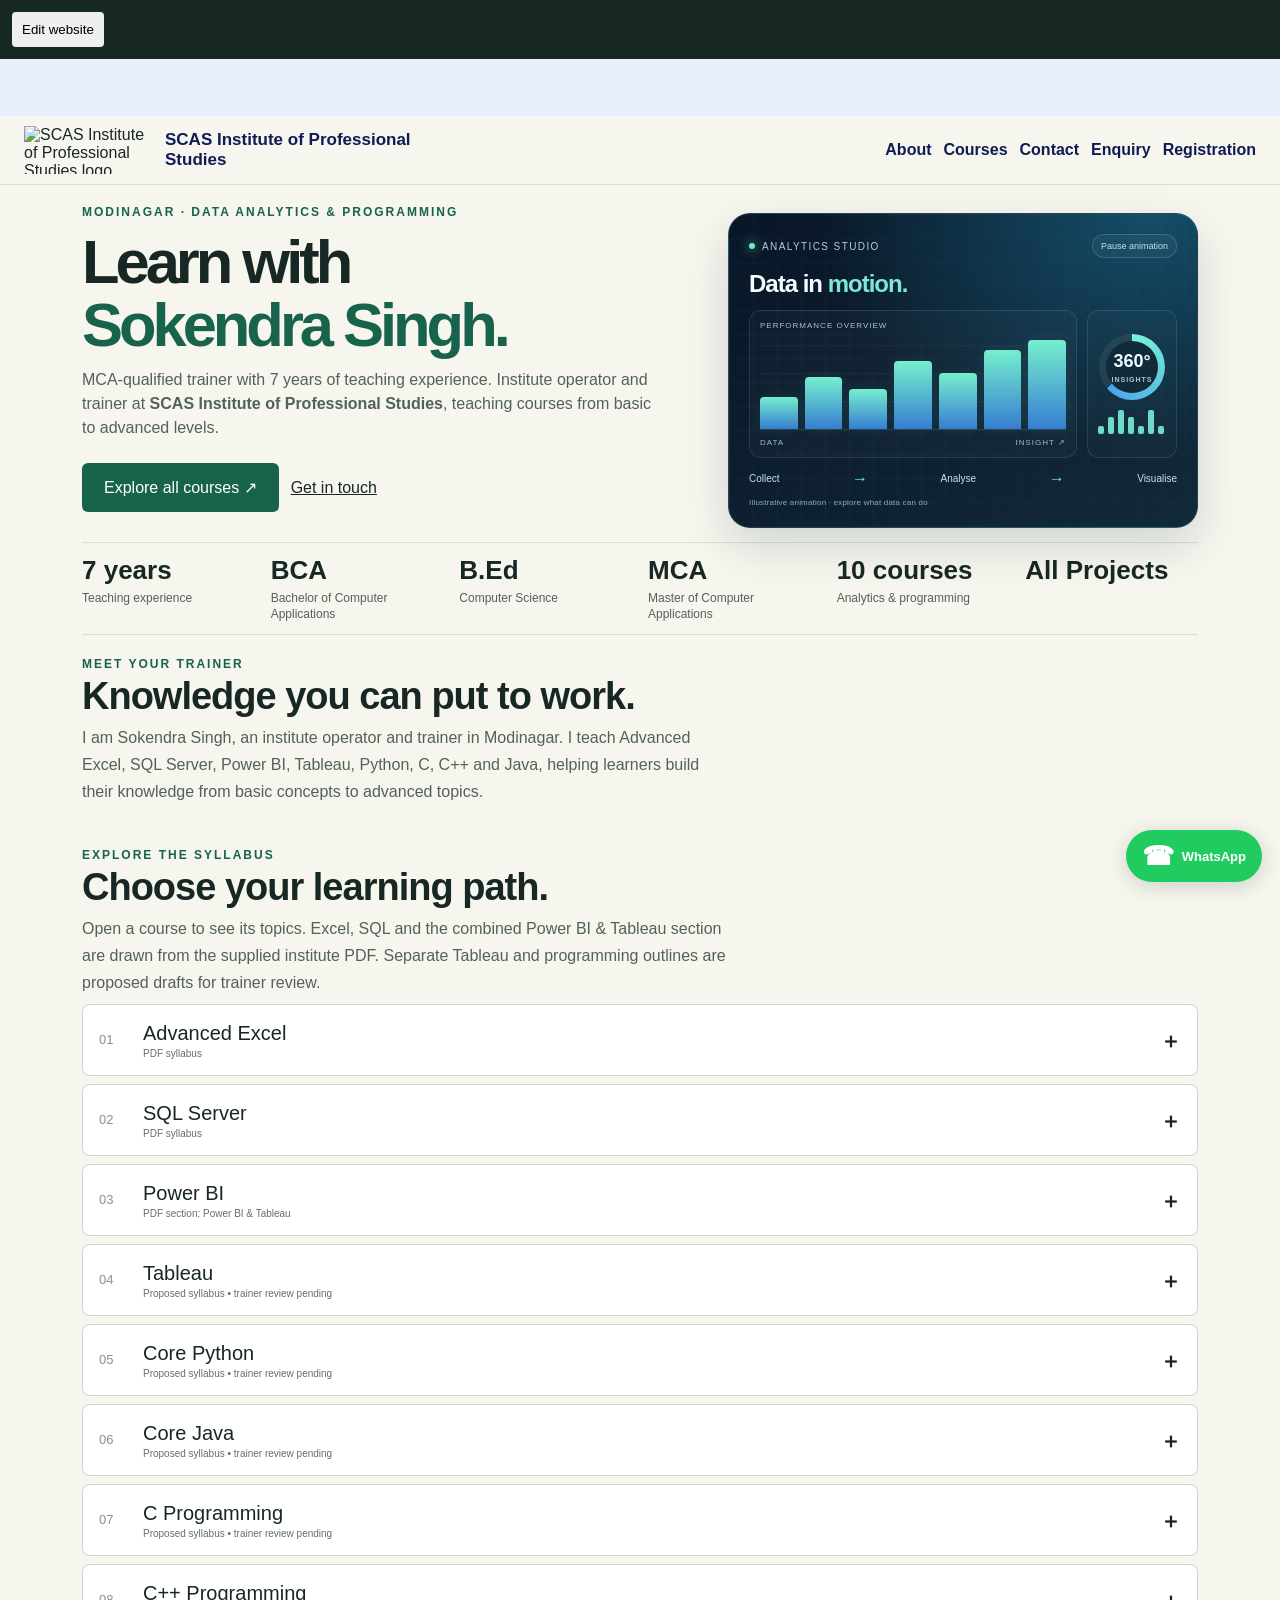
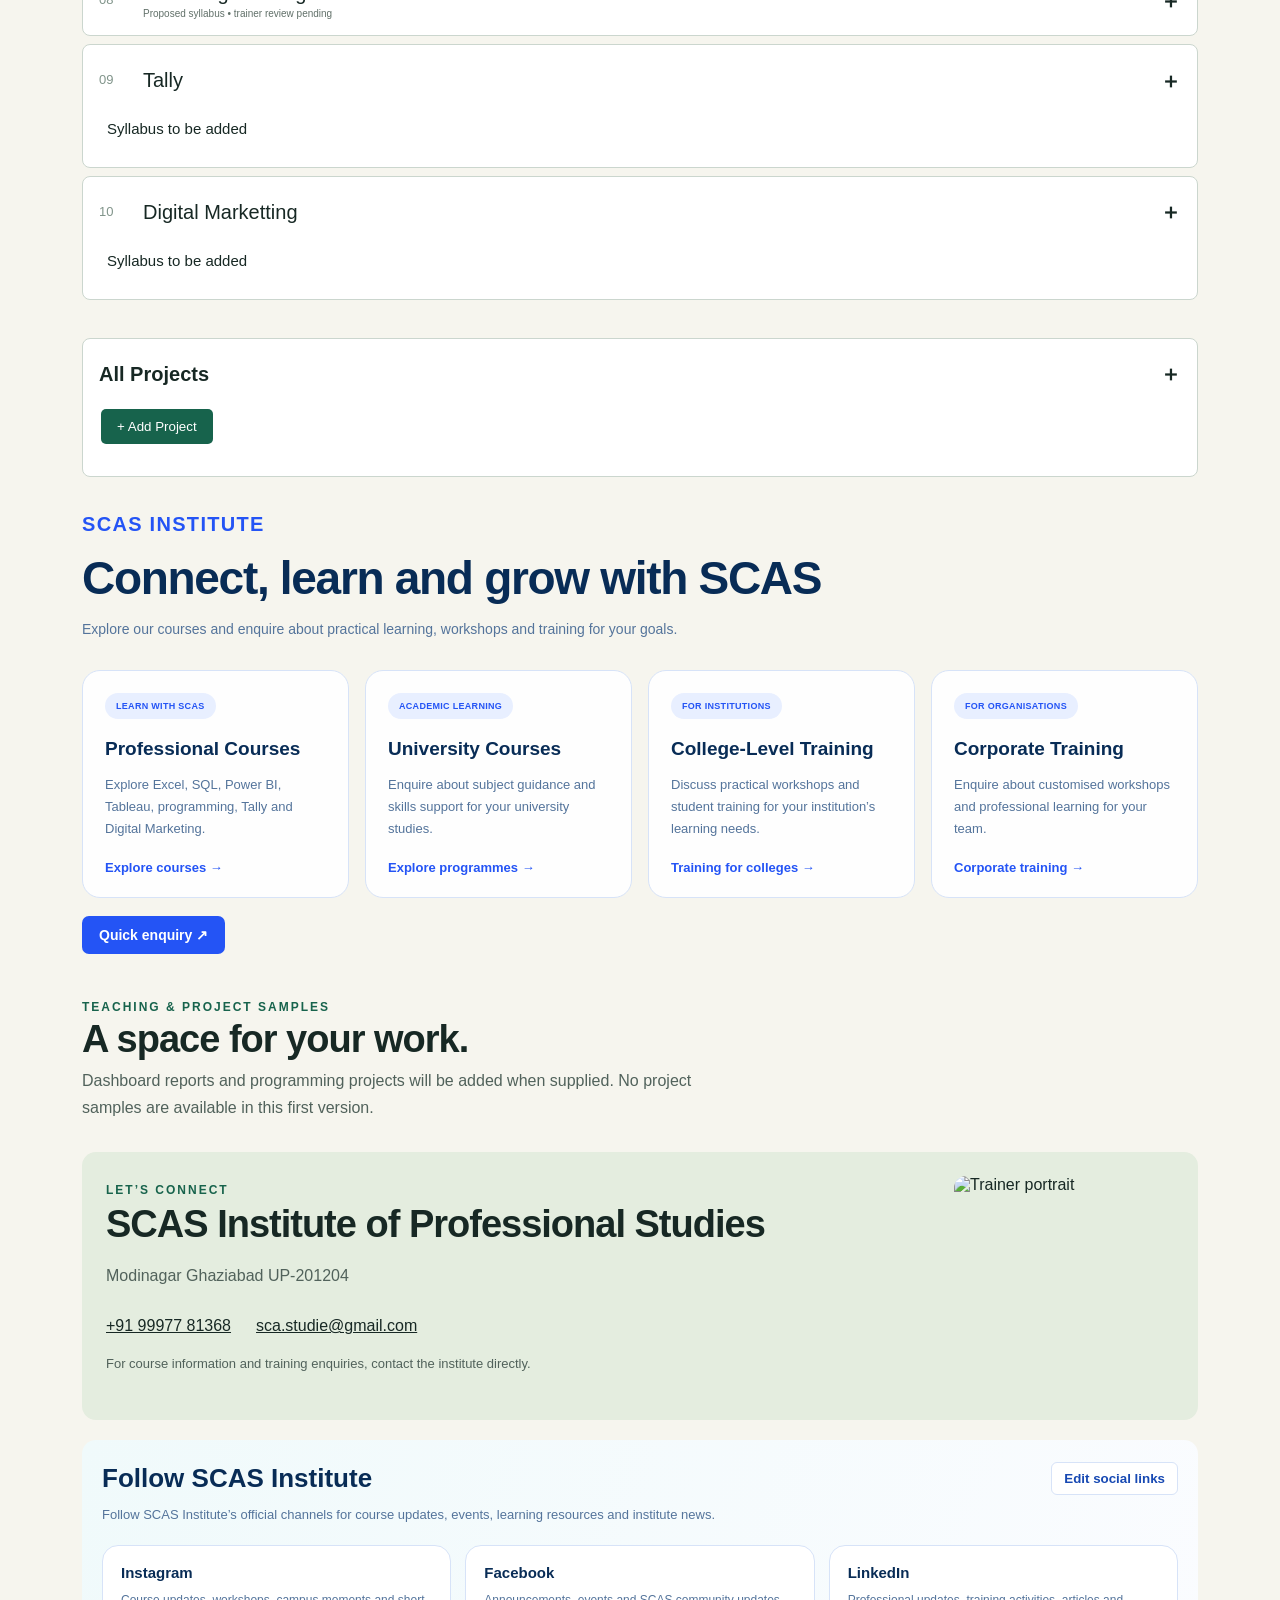
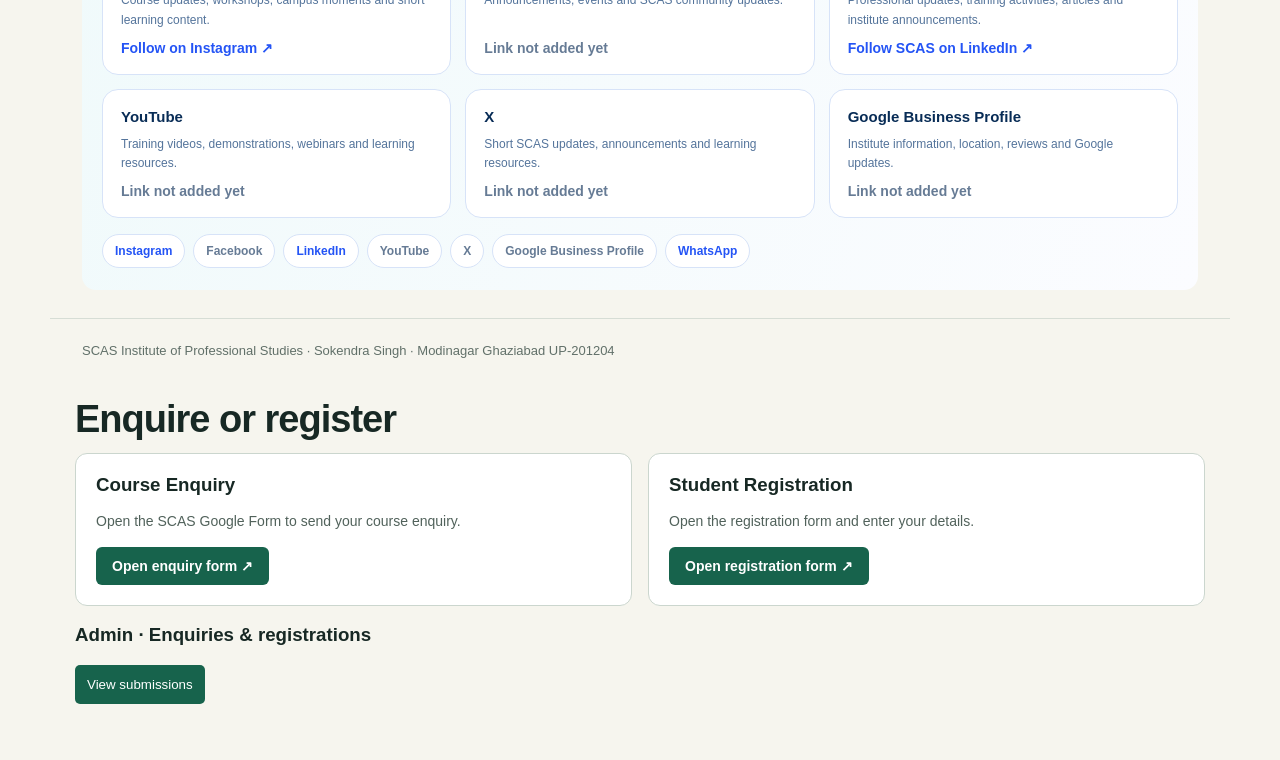
==== index.html @ 91c3e38a "Add files via upload" ====
<!doctype html>
<html lang="en"><head><meta charset="utf-8"><meta name="viewport" content="width=device-width,initial-scale=1"><title>Sokendra Singh — SCAS Institute</title><meta name="description" content="Explore data analytics and programming training with Sokendra Singh, MCA, at SCAS Institute of Professional Studies in Modinagar."><link rel="stylesheet" href="style.css"></head><body class=""><div id="editor"><button id="edit">Edit website</button><button id="save" hidden>Save changes</button><button id="cancel" hidden>Cancel</button><label id="upload-label" hidden>Add picture <input id="upload" type="file" accept="image/png,image/jpeg,image/webp"></label><button id="add-course" hidden>Add course</button><button id="add-section" hidden>Add section</button><button id="restore-blocks" hidden>Restore deleted items</button><button id="add-menu" hidden>Add menu link</button><button id="remove" hidden>Remove selected picture</button><label id="text-size-control" hidden>Text size <input id="text-size" type="number" min="8" max="96" step="1" value="16" style="width:65px"> px <button id="apply-text-size" type="button">Apply text size</button></label><label id="image-size-control" hidden>Image width <input id="image-size" type="range" min="10" max="100" step="5" value="100"><span id="image-size-value">100%</span><button id="apply-image-size" type="button">Apply image size</button></label><button id="reset-element-size" hidden type="button">Reset selected size</button><span id="status" role="status" aria-live="polite"></span></div><div id="editor-help">Click any heading, paragraph, contact detail or course syllabus to edit. Pictures are added above Contact; click a picture to select it. Save stores your changes online. / किसी text पर क्लिक करके बदलें, फिर Save changes दबाएँ।</div><div id="block-form" hidden><h3 id="block-form-title">Add card</h3><label>Title / heading<input id="block-title" maxlength="200"></label><label>Description / details<textarea id="block-detail" maxlength="10000"></textarea></label><label>Link (optional)<input id="block-link" placeholder="https://... or #section"></label><p id="block-error" role="alert"></p><button id="confirm-block" type="button">Apply</button><button id="cancel-block" type="button">Cancel</button></div><div id="social-form" hidden><h3>Edit SCAS Institute social links</h3><p>Paste your full profile links. Leave a field blank to keep it inactive.</p><label>Instagram<input id="social-instagram" type="url" placeholder="https://..."></label><label>Facebook<input id="social-facebook" type="url" placeholder="https://..."></label><label>LinkedIn<input id="social-linkedin" type="url" placeholder="https://..."></label><label>YouTube<input id="social-youtube" type="url" placeholder="https://..."></label><label>X<input id="social-x" type="url" placeholder="https://..."></label><label>Google Business Profile<input id="social-google" type="url" placeholder="https://..."></label><button id="confirm-social" type="button">Apply links</button><button id="cancel-social" type="button">Cancel</button><p id="social-error" role="status"></p></div><div id="project-form" hidden style="padding:20px;background:#e4eddf"><h3>Add Project</h3><label>Project name<input id="project-name" maxlength="100"></label><label>Description<textarea id="project-description" maxlength="2000"></textarea></label><label>Project link (optional)<input id="project-link" type="url" placeholder="https://..."></label><button id="confirm-project" type="button">Add project</button><button id="cancel-project" type="button">Cancel</button><p id="project-error" role="status"></p></div><div id="menu-form" hidden style="padding:20px;background:#e4eddf"><h3>Add menu link</h3><label>Menu name<input id="menu-name" maxlength="50" placeholder="Coding"></label><label>Link<input id="menu-url" maxlength="2000" placeholder="https://... or /courses or #all-projects"></label><label><input id="menu-new-tab" type="checkbox" checked> Open in a new tab</label><button id="confirm-menu" type="button">Add link</button><button id="cancel-menu" type="button">Cancel</button><p id="menu-error" role="status"></p></div><div id="course-form" hidden style="padding:20px;background:#e4eddf"><label>Course name / Course का नाम <input id="course-name" maxlength="100"></label><button id="confirm-course" type="button">Add</button><button id="cancel-course" type="button">Cancel</button><span id="course-error" role="status"></span></div><div class="institute-banner" tabindex="0" aria-label="SCAS Institute of Professional Studies"><span>SCAS Institute of Professional Studies</span></div><div id="site"><nav><img class="institute-logo" src="assets/institute-logo.png" alt="SCAS Institute of Professional Studies logo" width="165" height="64"><strong>SCAS Institute of Professional Studies</strong><div><a href="#about">About</a><a href="courses.html">Courses</a><a href="#contact">Contact</a><a href="/enquiry" target="_blank" rel="noopener">Enquiry</a><a href="/registration" target="_blank" rel="noopener">Registration</a></div></nav><main><div class="hero"><div><div class="eyebrow">MODINAGAR · DATA ANALYTICS &amp; PROGRAMMING</div><h1>Learn with<br><em>Sokendra Singh.</em></h1><p>MCA-qualified trainer with 7 years of teaching experience. Institute operator and trainer at <strong>SCAS Institute of Professional Studies</strong>, teaching courses from basic to advanced levels.</p><a class="button" href="courses.html">Explore all courses ↗</a><a href="#contact">Get in touch</a></div><div class="visual animated-dashboard" id="hero-dashboard" aria-label="Animated data analytics dashboard illustration"><div class="dash-top"><span><i class="dash-status" aria-hidden="true"></i> ANALYTICS STUDIO</span><button type="button" data-toggle-dashboard="" aria-pressed="false">Pause animation</button></div><h2>Data in <span>motion.</span></h2><div class="dash-tools"><span>EXCEL</span><span>SQL</span><span>POWER BI</span></div><div class="dash-charts" aria-hidden="true"><div class="dash-bar-chart"><div class="dash-chart-title">PERFORMANCE OVERVIEW</div><div class="dash-bars"><i style="--bar-height:36%;--delay:0.0s"></i><i style="--bar-height:58%;--delay:0.22s"></i><i style="--bar-height:45%;--delay:0.44s"></i><i style="--bar-height:76%;--delay:0.66s"></i><i style="--bar-height:62%;--delay:0.88s"></i><i style="--bar-height:88%;--delay:1.1s"></i><i style="--bar-height:100%;--delay:1.32s"></i></div><div class="dash-axis"><span>DATA</span><span>INSIGHT ↗</span></div></div><div class="dash-ring-panel"><div class="dash-ring"><div>360°<small>INSIGHTS</small></div></div><div class="dash-spark"><i></i><i></i><i></i><i></i><i></i><i></i><i></i></div></div></div><div class="dash-flow"><span>Collect</span><i>→</i><span>Analyse</span><i>→</i><span>Visualise</span></div><small class="dash-caption">Illustrative animation · explore what data can do</small></div></div><div class="facts"><div><strong>7 years</strong><small>Teaching experience</small></div><div><strong>BCA</strong><small>Bachelor of Computer Applications</small></div><div><strong>B.Ed</strong><small>Computer Science</small></div><div><strong>MCA</strong><small>Master of Computer Applications</small></div><div><strong>10 courses</strong><small>Analytics &amp; programming</small></div><div class="dashboard-fact"><strong>All Projects</strong></div></div><section id="about"><div class="eyebrow">MEET YOUR TRAINER</div><h2>Knowledge you can put to work.</h2><p>I am Sokendra Singh, an institute operator and trainer in Modinagar. I teach Advanced Excel, SQL Server, Power BI, Tableau, Python, C, C++ and Java, helping learners build their knowledge from basic concepts to advanced topics.</p></section><section id="courses"><div class="eyebrow">EXPLORE THE SYLLABUS</div><h2>Choose your learning path.</h2><p>Open a course to see its topics. Excel, SQL and the combined Power BI &amp; Tableau section are drawn from the supplied institute PDF. Separate Tableau and programming outlines are proposed drafts for trainer review.</p><details><summary><span class="number">01</span><span>Advanced Excel<small>PDF syllabus</small></span><b>＋</b></summary><pre>1. Home Ribbon, Formatting, Cells, Rows, Columns, reference Generation ($C$2)
   2. sum, sumif, sumifs, count, countif, countifs, average, averageif, averageifs, sumproduct,
       product
   3. Sumifs, countifs exercises
   4. counta, countblank, round, round up, round down, floor, ceiling, power, sqrt, trunk, small,
       large, product, sumproduct
   5. Usage of Operators (and, or, not, true, false), Conditional formatting
   6. Conditional formatting with operators
   7. Assignment of conditional formatting
   8. if, nestedif, if with operators
   9. assignment on if condition
   10. Car Exercise - final if condition
   11. Text Functions (left, mid, right, upper, lower, proper, find, search, replace etc.)
   12. More on Text Functions
   13. Exercise based on Text Functions
   14. Date and Time Functions (Date, Time, Now, Datedif, Workday, Networkdays etc.)
   15. Exercises on Date and Time
   16. Lookup and Refences Functions (Vlookup, Hlookup, Lookup, Index, Match etc.)
   17. Exercises on Lookup Functions
   18. Tools in Excel, Advanced Filter, Sorting, Consolidation, Data Validation
   19. Pivot Table and its exercises
   20. Graphs and Charts in Excel, Sheet Protection
   21. Excel Dashboard……..etc.</pre></details><details><summary><span class="number">02</span><span>SQL Server<small>PDF syllabus</small></span><b>＋</b></summary><pre>1. Database Theory, DBMS, RDBMS etc.
   2. Conceptual Design, UML Diagram
   3. Practical Exposure 1 - Creating Database, assigning user roles, creating tables, inserting
       records etc.
   4. Practice with Classroom assignments
   5. Important Database constraints (primary key, unique key, candidate key, check, default,
       not full, foreign key
   6. Practice with Classroom assignments From Day 1 - Day 5
   7. Test 1
   8. Joins in SQL - join, left join, right join, inner most join, outer join etc.
   9. Assignment till joins
   10. Test 2
   11. How Normalization works, NF - 1, NF - 2, BCNF
   12. Using Aggregate functions - sum, count, average, max, min, group by, order by
   13. IIF and switch cases in SQL
   14. Query Practice, Writing complex queries, Saving results into multiple formats
   15. Importing and Exporting data to and from SQL (in various format eg. csv, excel, sql etc.)</pre></details><details><summary><span class="number">03</span><span>Power BI<small>PDF section: Power BI &amp; Tableau</small></span><b>＋</b></summary><pre>1. Installing the companion content, Introducing Power BI, Uploading data to Power BI
   2. Introducing natural-language queries, Basic Report in PowerBI
   3. Visual Interactions, Decorating the report, Saving the report, Pinning a report, , Filtering a
      report
   4. Sharing the dashboard, Inviting a user to see a dashboard, , Inviting users outside your
      organization, Creating a group workspace in Power BI
   5. Turning on sharing with Microsoft OneDrive for Business, Viewing reports and dashboards
      on mobile devices




   6. Power BI Desktop, Publishing to Power BI, Installing the Power BI Personal Gateway,
       Configuring automatic refresh
   7. Connecting to a database, loading from multiple sources, Using Query Editor, Hiding or
       removing tables
   8. Sorting / Filtering Data: Handling seasonality and sorting months,
   9. Creating a custom dataset from a service, Creating a content pack for your organization,
       Consuming an organizational content
   10. Building a data model, Loading individual tables, Implementing measures, Creating
       calculated columns, Improving the report by using measures
   11. Integrating budget information, Reallocating the budget
   12. Improving Power BI reports, Choosing the right visualizations, choosing between standard
       visuals, Using custom visualizations
   13. Using DAX in data models, Applying various Dax functions to the data sets, using Dax in
       reports
   14. Understanding differences between data refresh and live connections, Using relational
       databases on-premises, Using relational databases in the cloud, Using live connections to
       Analysis Services
   15. Integrating Power BI with Office, Publish Excel data models in Power BI, Consume Power
       BI content from Excel
   16. Using Power BI Tiles from Office Store, Creating custom visualizations for Power BI
   17. Managing security to access data, Using row-level security, Extending and customizing
       Power BI
   18. Introducing the Power BI REST API, Pushing real-time data to Power BI dashboards, Power
       BI embedded in applicationss
   19. Assignment &amp; Projects</pre></details><details><summary><span class="number">04</span><span>Tableau<small>Proposed syllabus • trainer review pending</small></span><b>＋</b></summary><pre>1. Connecting Excel, CSV and database data
2. Data types, relationships, joins and unions
3. Dimensions, measures and calculated fields
4. Filters, groups, sets and parameters
5. Charts, maps and table calculations
6. Dashboard actions, layouts and storytelling
7. Publishing concepts and permissions
8. Practice assignments and a dashboard project</pre></details><details><summary><span class="number">05</span><span>Core Python<small>Proposed syllabus • trainer review pending</small></span><b>＋</b></summary><pre>1. Setup, syntax, variables and data types
2. Operators, input and output
3. Conditions and loops
4. Strings, lists, tuples, sets and dictionaries
5. Functions, scope and recursion
6. Modules, packages and virtual environments
7. File handling and exception handling
8. Classes, objects and inheritance
9. Practice exercises and a small project</pre></details><details><summary><span class="number">06</span><span>Core Java<small>Proposed syllabus • trainer review pending</small></span><b>＋</b></summary><pre>1. JDK setup, compilation and program structure
2. Variables, data types and operators
3. Conditions, loops, arrays and strings
4. Methods and constructors
5. Classes, objects, encapsulation and inheritance
6. Interfaces, abstraction and polymorphism
7. Exception handling
8. Collections and generics
9. File I/O and introductory multithreading
10. Practice exercises and a console project</pre></details><details><summary><span class="number">07</span><span>C Programming<small>Proposed syllabus • trainer review pending</small></span><b>＋</b></summary><pre>1. Compiler setup and program structure
2. Data types, operators and input/output
3. Conditions and loops
4. Functions and recursion
5. Arrays and strings
6. Pointers and dynamic memory
7. Structures, unions and enumerations
8. File handling
9. Practice exercises and a console project</pre></details><details><summary><span class="number">08</span><span>C++ Programming<small>Proposed syllabus • trainer review pending</small></span><b>＋</b></summary><pre>1. Compiler setup, syntax and input/output
2. Conditions, loops, functions and arrays
3. References, pointers and memory management
4. Classes, objects and constructors
5. Encapsulation, inheritance and polymorphism
6. Operator overloading
7. Templates and exception handling
8. STL containers and algorithms
9. File handling and a console project</pre></details><details class="compact-extra" open=""><summary><span class="number">09</span><span>Tally</span><b>＋</b></summary><pre>Syllabus to be added</pre></details><details open=""><summary><span class="number">10</span><span>Digital Marketting</span><b>＋</b></summary><pre>Syllabus to be added</pre></details></section><section id="all-projects" aria-label="All Projects"><details class="compact-extra" open=""><summary><span>All Projects</span><b aria-hidden="true">＋</b></summary><div class="projects-body"><button type="button" data-add-project="">+ Add Project</button><div class="projects-list"></div></div></details></section><section id="course-pathways"><div class="pathway-eyebrow">SCAS INSTITUTE</div><h1>Connect, learn and grow with SCAS</h1><p>Explore our courses and enquire about practical learning, workshops and training for your goals.</p><div class="pathway-grid"><article><span class="pathway-tag">LEARN WITH SCAS</span><h3>Professional Courses</h3><p>Explore Excel, SQL, Power BI, Tableau, programming, Tally and Digital Marketing.</p><a href="courses.html">Explore courses →</a></article><article><span class="pathway-tag">ACADEMIC LEARNING</span><h3>University Courses</h3><p>Enquire about subject guidance and skills support for your university studies.</p><a href="university-courses.html" data-training-enquiry="Academic learning support">Explore programmes →</a></article><article><span class="pathway-tag">FOR INSTITUTIONS</span><h3>College-Level Training</h3><p>Discuss practical workshops and student training for your institution’s learning needs.</p><a href="college-training.html" data-training-enquiry="College-level training">Training for colleges →</a></article><article><span class="pathway-tag">FOR ORGANISATIONS</span><h3>Corporate Training</h3><p>Enquire about customised workshops and professional learning for your team.</p><a href="corporate-training.html" data-training-enquiry="Corporate training">Corporate training →</a></article></div><a class="quick-enquiry-link" href="courses.html#applications">Quick enquiry ↗</a></section><section><div class="eyebrow">TEACHING &amp; PROJECT SAMPLES</div><h2>A space for your work.</h2><p>Dashboard reports and programming projects will be added when supplied. No project samples are available in this first version.</p></section><section id="contact" class="contact"><div class="contact-details"><div class="eyebrow">LET’S CONNECT</div><h2>SCAS Institute of Professional Studies</h2><p>Modinagar Ghaziabad UP-201204</p><a href="tel:+919997781368">+91 99977 81368</a><a href="mailto:sca.studie@gmail.com">sca.studie@gmail.com</a><p class="note">For course information and training enquiries, contact the institute directly.</p></div><img class="contact-portrait" src="assets/trainer-contact.jpeg" alt="Trainer portrait" width="1254" height="1254" style=""></section><section id="social-follow" aria-label="Follow SCAS Institute"><div class="social-title"><h2>Follow SCAS Institute</h2><button type="button" data-edit-social="">Edit social links</button></div><p class="social-intro">Follow SCAS Institute’s official channels for course updates, events, learning resources and institute news.</p><div class="social-cards"><article class="social-card"><h3>Instagram</h3><p>Course updates, workshops, campus moments and short learning content.</p><a data-social="instagram" data-label="Follow on Instagram" href="https://www.instagram.com/scas.insitute/" target="_blank" rel="noopener noreferrer">Follow on Instagram ↗</a></article><article class="social-card"><h3>Facebook</h3><p>Announcements, events and SCAS community updates.</p><a data-social="facebook" data-label="Visit Facebook" aria-disabled="true">Link not added yet</a></article><article class="social-card"><h3>LinkedIn</h3><p>Professional updates, training activities, articles and institute announcements.</p><a data-social="linkedin" data-label="Follow SCAS on LinkedIn" href="https://www.linkedin.com/in/sokendra-singh-960301a3" target="_blank" rel="noopener noreferrer">Follow SCAS on LinkedIn ↗</a></article><article class="social-card"><h3>YouTube</h3><p>Training videos, demonstrations, webinars and learning resources.</p><a data-social="youtube" data-label="Visit YouTube" aria-disabled="true">Link not added yet</a></article><article class="social-card"><h3>X</h3><p>Short SCAS updates, announcements and learning resources.</p><a data-social="x" data-label="Follow SCAS on X" aria-disabled="true">Link not added yet</a></article><article class="social-card"><h3>Google Business Profile</h3><p>Institute information, location, reviews and Google updates.</p><a data-social="google" data-label="View Google Profile" aria-disabled="true">Link not added yet</a></article></div><div class="social-pills"><a data-social-pill="instagram" href="https://www.instagram.com/scas.insitute/" target="_blank" rel="noopener noreferrer">Instagram</a><a data-social-pill="facebook" aria-disabled="true">Facebook</a><a data-social-pill="linkedin" href="https://www.linkedin.com/in/sokendra-singh-960301a3" target="_blank" rel="noopener noreferrer">LinkedIn</a><a data-social-pill="youtube" aria-disabled="true">YouTube</a><a data-social-pill="x" aria-disabled="true">X</a><a data-social-pill="google" aria-disabled="true">Google Business Profile</a><a data-whatsapp="" target="_blank" rel="noopener noreferrer" href="https://wa.me/919997781368">WhatsApp</a></div></section></main><footer>SCAS Institute of Professional Studies · Sokendra Singh · Modinagar Ghaziabad UP-201204</footer><a class="whatsapp-float" href="https://wa.me/919997781368" target="_blank" rel="noopener noreferrer" aria-label="Chat with SCAS Institute on WhatsApp"><span aria-hidden="true">☎</span><span>WhatsApp</span></a></div><section class="application-area" id="applications"><h2>Enquire or register</h2><div class="google-form-links"><article><h3>Course Enquiry</h3><p>Open the SCAS Google Form to send your course enquiry.</p><a href="https://docs.google.com/forms/d/e/1FAIpQLSc8lZrNBLKyj6xHscq4NMp6DUZIu9iUQZ79iu9c7GhMhryGdA/viewform?usp=dialog" target="_blank" rel="noopener noreferrer">Open enquiry form ↗</a></article><article><h3>Student Registration</h3><p>Open the registration form and enter your details.</p><a href="https://docs.google.com/forms/d/e/1FAIpQLSdCPKtjDlXHRL95Kh41NT8Lr24bz3s6_WvkZWDFRTe014wUqg/viewform?usp=dialog" target="_blank" rel="noopener noreferrer">Open registration form ↗</a></article></div><div class="application-grid"><form id="enquiry-form" data-kind="enquiry"><h3>Course Enquiry</h3><label>Full name<input name="name" required maxlength="100" autocomplete="name"></label><label>Mobile number<input name="phone" required type="tel" pattern="[+0-9 ()-]{10,20}" maxlength="20" autocomplete="tel"></label><label>Email<input name="email" type="email" maxlength="150" autocomplete="email"></label><label>Course<select name="course" required><option value="">Choose a course</option></select></label><label>Message (optional)<textarea name="message" maxlength="1000"></textarea></label><label class="consent"><input type="checkbox" name="consent" required>I agree that SCAS may use these details to contact me about my enquiry or registration.</label><p class="note">Registration is an application; admission is confirmed by the institute separately.</p><button type="submit">Submit</button><p class="result" role="status" aria-live="polite"></p></form><form id="registration-form" data-kind="registration"><h3>Admission Registration</h3><label>Full name<input name="name" required maxlength="100" autocomplete="name"></label><label>Mobile number<input name="phone" required type="tel" pattern="[+0-9 ()-]{10,20}" maxlength="20" autocomplete="tel"></label><label>Email<input name="email" type="email" maxlength="150" autocomplete="email"></label><label>Course<select name="course" required><option value="">Choose a course</option></select></label><label>Address<textarea name="address" required maxlength="500" autocomplete="street-address"></textarea></label><label>Qualification<input name="qualification" required maxlength="100"></label><label>Message (optional)<textarea name="message" maxlength="1000"></textarea></label><label class="consent"><input type="checkbox" name="consent" required>I agree that SCAS may use these details to contact me about my enquiry or registration.</label><p class="note">Registration is an application; admission is confirmed by the institute separately.</p><button type="submit">Submit</button><p class="result" role="status" aria-live="polite"></p></form></div><div id="admin-entries"><h3>Admin · Enquiries &amp; registrations</h3><button id="load-entries" type="button">View submissions</button><p id="entries-status" role="status"></p><div id="entries"></div></div></section><script src="script.js"></script></body></html>
---- style.css ----
:root{--ink:#172824;--green:#17634c;--paper:#f6f5ee}*{box-sizing:border-box}html{scroll-behavior:smooth}body{margin:0;background:var(--paper);color:var(--ink);font-family:Arial,sans-serif}nav,main,footer{max-width:1180px;margin:auto;padding:24px 32px}nav{display:flex;justify-content:space-between;align-items:center;border-bottom:1px solid #d6ddd5}nav strong{font-size:24px}a{color:inherit}nav a{margin-left:20px;text-decoration:none}main{padding-top:10px}.hero{padding:14px 0 20px;display:grid;grid-template-columns:1.3fr 1fr;gap:50px;align-items:center}.eyebrow{font-size:12px;letter-spacing:2px;color:var(--green);font-weight:bold}h1{font-size:clamp(44px,7vw,80px);line-height:1.02;letter-spacing:-4px;margin:20px 0}h1 em{color:var(--green);font-style:normal}p{line-height:1.7;max-width:650px;color:#51625b}.button{display:inline-block;padding:15px 22px;background:var(--green);color:white;text-decoration:none;border-radius:6px;margin:15px 12px 0 0}.visual{background:var(--ink);color:#e9f4e7;border-radius:16px;padding:34px;transform:rotate(2deg)}.visual small{color:#b1c6bb}.bars{display:flex;align-items:end;height:150px;gap:15px;margin:25px 0}.bars i{flex:1;background:#94cfa9;border-radius:5px 5px 0 0}.code{font-family:monospace;line-height:1.8;color:#b9dbc6}.facts{display:flex;flex-wrap:wrap;gap:24px;padding:18px 0;border-top:1px solid #d6ddd5;border-bottom:1px solid #d6ddd5}.facts strong{font-size:26px;display:block}.facts small{color:#51625b}section{padding:22px 0}#courses{padding-top:12px}section>.eyebrow+h2{margin-top:4px}section>p{margin-top:6px;margin-bottom:8px}h2{font-size:38px;letter-spacing:-1px;margin:6px 0}#about h2{margin-bottom:0}#about h2+p{margin-top:6px}details{border-bottom:1px solid #cbd6ce;background:#fff;border-radius:8px;margin:10px 0}summary{list-style:none;cursor:pointer;padding:17px;display:flex;align-items:center;gap:22px;font-size:21px}summary::-webkit-details-marker{display:none}summary small{display:block;font-size:11px;margin-top:7px;color:#617069}summary b{margin-left:auto}.number{color:#80948a;font-size:13px}pre{white-space:pre-wrap;font-family:inherit;font-size:15px;line-height:1.85;padding:0 24px 24px;margin:0}.contact{background:#e4eddf;border-radius:14px;padding:24px}.contact a{display:inline-block;margin:12px 25px 5px 0}.note{font-size:13px}footer{border-top:1px solid #d6ddd5;font-size:13px;color:#617069}a:focus-visible,summary:focus-visible{outline:3px solid #e1a648;outline-offset:5px}@media(max-width:700px){nav,main,footer{padding:20px}nav a{margin-left:10px;font-size:12px}main{padding-top:8px}.hero{grid-template-columns:1fr;padding:10px 0 24px;gap:20px}h1{letter-spacing:-2px}.facts{gap:25px;flex-wrap:wrap}section{padding:16px 0}#courses{padding-top:10px}summary{font-size:18px;padding:15px}h2{font-size:30px}}

#hero-dashboard{position:relative;isolation:isolate;overflow:hidden;transform:none;background:radial-gradient(ellipse at 90% 0,#144d68 0,transparent 55%),linear-gradient(145deg,#091627,#122939);padding:24px;border:1px solid #39718370;border-radius:22px;color:#effbff;box-shadow:0 18px 45px #08273426;min-width:0}#hero-dashboard:before{content:"";position:absolute;inset:0;z-index:-1;background-image:linear-gradient(#7cddff08 1px,transparent 1px),linear-gradient(90deg,#7cddff08 1px,transparent 1px);background-size:24px 24px}#hero-dashboard:after{content:"";position:absolute;left:0;right:0;height:90px;top:-100px;background:linear-gradient(transparent,#6fe7e609,transparent);pointer-events:none;animation:dash-scan 8s linear infinite}.dash-top{display:flex;align-items:center;justify-content:space-between;gap:12px;font-size:10px;letter-spacing:1.4px;color:#aed0df}.dash-top>span{display:flex;gap:7px;align-items:center}.dash-status{width:6px;height:6px;background:#70ecc3;border-radius:50%;box-shadow:0 0 12px #70ecc3;animation:dash-pulse 3s ease-in-out infinite}.dash-top button{background:#ffffff0a;border:1px solid #95dbea36;color:#bce2ed;border-radius:20px;padding:6px 8px;font:inherit;font-size:9px;letter-spacing:0;cursor:pointer;position:relative;z-index:2}#hero-dashboard h2{font-size:clamp(27px,3vw,38px);letter-spacing:-1px;line-height:1.12;margin:22px 0 16px;color:#f5fdff}#hero-dashboard h2 span{color:#7ae8d4}.dash-tools{display:flex;gap:7px;flex-wrap:wrap}.dash-tools span{font-size:9px;font-weight:700;letter-spacing:1px;border:1px solid #82c9d436;padding:6px 9px;border-radius:5px;color:#b8dce7;background:#ffffff06}.dash-charts{display:grid;grid-template-columns:minmax(0,1fr) 100px;gap:12px;margin-top:20px}.dash-bar-chart{background:#ffffff06;border:1px solid #89d5d526;border-radius:12px;padding:14px 12px;min-width:0}.dash-chart-title{font-size:8px;letter-spacing:1px;color:#a4c3d2;white-space:nowrap}.dash-bars{display:flex;gap:7px;align-items:end;height:110px;border-bottom:1px solid #76bdd328;margin-top:16px;background:repeating-linear-gradient(to top,transparent 0 26px,#80c3d20c 27px 28px)}.dash-bars i{flex:1;height:var(--bar-height);background:linear-gradient(to top,#367ed1,#76efce);border-radius:4px 4px 0 0;transform-origin:bottom;animation:dash-grow 5s ease-in-out infinite alternate;animation-delay:var(--delay);box-shadow:0 0 14px #54e3d01a}.dash-axis{display:flex;justify-content:space-between;font-size:8px;color:#96bfce;margin-top:8px;letter-spacing:1px}.dash-ring-panel{display:flex;flex-direction:column;justify-content:center;align-items:center;gap:18px;background:#ffffff04;border:1px solid #89d5d526;border-radius:12px;padding:12px 5px}.dash-ring{width:78px;height:78px;position:relative;display:grid;place-items:center}.dash-ring:before{content:"";position:absolute;inset:0;border-radius:50%;background:conic-gradient(#79f4d4 0deg,#49a2ec 230deg,#ffffff10 230deg 360deg);animation:dash-spin 16s linear infinite}.dash-ring>div{position:relative;background:#112b3a;border-radius:50%;width:62px;height:62px;display:flex;flex-direction:column;justify-content:center;align-items:center;font-weight:bold;font-size:20px}.dash-ring small{font-size:7px;letter-spacing:1px;margin-top:4px;color:#a6cad7}.dash-spark{display:flex;align-items:end;gap:4px;height:34px;width:68px}.dash-spark i{width:6px;height:30%;background:#6edbc6;border-radius:2px;animation:dash-spark 2.4s ease-in-out infinite alternate}.dash-spark i:nth-child(2n){height:70%;animation-delay:.4s}.dash-spark i:nth-child(3n){height:100%;animation-delay:.8s}.dash-flow{display:flex;align-items:center;justify-content:space-between;margin-top:20px;gap:8px}.dash-flow span{font-size:10px;color:#c0e5ec}.dash-flow i{font-style:normal;color:#73efd2;animation:dash-flow 2.8s ease-in-out infinite}.dash-flow i:nth-of-type(2){animation-delay:.6s}#hero-dashboard .dash-caption{display:block;font-size:9px;color:#89aebf;margin-top:18px;letter-spacing:.2px}#hero-dashboard.is-paused *,#hero-dashboard.is-paused:after{animation-play-state:paused!important}@keyframes dash-grow{0%{transform:scaleY(.4);opacity:.65}100%{transform:scaleY(1);opacity:1}}@keyframes dash-spark{to{transform:scaleY(.4);opacity:.5}}@keyframes dash-spin{to{transform:rotate(360deg)}}@keyframes dash-pulse{50%{opacity:.35}}@keyframes dash-flow{50%{transform:translateX(4px);opacity:.4}}@keyframes dash-scan{to{top:110%}}@media(prefers-reduced-motion:reduce){#hero-dashboard *,#hero-dashboard:after{animation:none!important}.dash-top button{display:none}}@media(max-width:400px){#hero-dashboard{padding:18px}.dash-charts{grid-template-columns:minmax(0,1fr) 85px;gap:8px}.dash-top{letter-spacing:.5px}.dash-bars{gap:5px}}#social-follow{margin:20px 0 4px;padding:22px 20px;background:linear-gradient(110deg,#f0fafb,#fbfcff);border-radius:14px;color:#082c56}#social-follow .social-title{display:flex;align-items:center;gap:16px;justify-content:space-between}#social-follow h2{font-size:26px;letter-spacing:0;margin:0}#social-follow .social-intro{font-size:13px;line-height:1.6;max-width:none;color:#54749b;margin:10px 0 20px}#social-follow .social-cards{display:grid;grid-template-columns:repeat(3,minmax(0,1fr));gap:14px}#social-follow .social-card{background:#fff;border:1px solid #d7e3f8;border-radius:16px;padding:18px;display:flex;flex-direction:column;min-width:0}#social-follow h3{font-size:15px;margin:0 0 10px}#social-follow .social-card p{font-size:12px;line-height:1.6;margin:0 0 10px;color:#54749b;flex:1}#social-follow a{color:#2454f5;font-size:14px;font-weight:700;text-decoration:none;overflow-wrap:anywhere}#social-follow a:hover{text-decoration:underline}#social-follow [aria-disabled=true]{color:#667b95;cursor:default;text-decoration:none}#social-follow .social-pills{display:flex;gap:8px;flex-wrap:wrap;margin-top:16px}#social-follow .social-pills a{border:1px solid #d7e3f8;border-radius:24px;padding:9px 12px;background:white;font-size:12px}#social-follow [data-edit-social],#social-form button{border:1px solid #d7e3f8;border-radius:6px;padding:8px 12px;cursor:pointer;background:white;color:#1749b3;font-weight:700}#social-form{padding:20px;background:#edf4ff}#social-form label{display:block;margin:12px 0}#social-form input{display:block;width:100%;max-width:650px;padding:10px;font:inherit;border:1px solid #adbfd6;border-radius:5px}.whatsapp-float{position:fixed;right:18px;bottom:18px;z-index:30;border-radius:30px;background:#20cc60;color:white;display:flex;gap:8px;align-items:center;padding:13px 16px;text-decoration:none;box-shadow:0 4px 20px #183b3930;font-size:13px;font-weight:bold}.whatsapp-float span:first-child{font-size:26px;line-height:1}@media(max-width:900px){#social-follow .social-cards{grid-template-columns:repeat(2,minmax(0,1fr))}}@media(max-width:550px){#social-follow{padding:18px 14px}#social-follow .social-cards{grid-template-columns:1fr}#social-follow .social-title{align-items:start;flex-direction:column}#social-follow h2{font-size:24px}.whatsapp-float{padding:12px;right:12px;bottom:12px}.whatsapp-float span:last-child{display:none}}#all-projects{padding:6px 0 14px}#all-projects summary{font-weight:700}#all-projects .projects-body{padding:0 18px 18px}#all-projects button,#confirm-project,#cancel-project{cursor:pointer;border:0;border-radius:5px;padding:10px 16px;background:#17634c;color:white}#all-projects .projects-list{display:grid;grid-template-columns:repeat(auto-fit,minmax(min(250px,100%),1fr));gap:14px;margin-top:14px}#all-projects .project-card{padding:16px;border:1px solid #cbd6ce;border-radius:8px;min-width:0}#all-projects .project-card h3{margin:0 0 8px;font-size:21px}#all-projects .project-card p{white-space:pre-wrap;margin:6px 0;overflow-wrap:anywhere}#all-projects .project-card a{display:inline-block;margin-top:8px}#all-projects [data-remove-project]{display:none;margin-top:12px}body.editing #all-projects [data-remove-project]{display:block}#project-form label{display:block;margin:12px 0}#project-form input,#project-form textarea{display:block;width:100%;max-width:650px;padding:10px;border:1px solid #adbfb3;border-radius:5px;font:inherit}#project-form textarea{min-height:90px}#site .facts{display:grid;grid-template-columns:repeat(6,minmax(0,1fr));gap:16px;align-items:start}#site .facts>div{min-width:0}#site .facts strong{font-size:clamp(18px,2.1vw,26px);white-space:nowrap}#site .facts small{display:block;overflow-wrap:anywhere;line-height:1.4}@media(max-width:700px){#site .facts{grid-template-columns:repeat(2,minmax(0,1fr));gap:18px}#site .facts strong{font-size:22px}}#contact.contact{display:grid;grid-template-columns:minmax(0,1fr) 220px;gap:24px;align-items:center}#contact .contact-portrait{display:block;width:100%;height:auto;aspect-ratio:1;object-fit:cover;border-radius:12px}#contact .contact-details{min-width:0}#contact .contact-details a{overflow-wrap:anywhere}@media(max-width:700px){#contact.contact{grid-template-columns:1fr;gap:16px}#contact .contact-portrait{max-width:220px;justify-self:center}}#hero-dashboard{max-width:360px;width:100%;padding:16px;justify-self:end}#hero-dashboard h2{font-size:24px;line-height:1.15;margin:12px 0}#hero-dashboard .dash-tools{display:none}#hero-dashboard .dash-charts{margin-top:10px;grid-template-columns:minmax(0,1fr) 90px;gap:10px}#hero-dashboard .dash-bar-chart{padding:10px}#hero-dashboard .dash-bars{height:70px;margin-top:10px}#hero-dashboard .dash-ring{width:66px;height:66px}#hero-dashboard .dash-ring>div{width:52px;height:52px;font-size:18px}#hero-dashboard .dash-ring-panel{gap:10px;padding:8px 4px}#hero-dashboard .dash-spark{height:24px}#hero-dashboard .dash-flow{margin-top:12px}#hero-dashboard .dash-caption{margin-top:10px;font-size:8px}@media(min-width:701px){#site .hero{gap:28px;align-items:start}#site .hero h1{font-size:clamp(40px,4.8vw,64px);margin:12px 0}#site .hero>div:first-child>p{margin:8px 0;line-height:1.5}}@media(max-width:700px){#hero-dashboard{justify-self:center}}nav .institute-logo{width:165px;height:64px;object-fit:contain;flex-shrink:0;margin-right:12px}nav{align-items:center;gap:8px}nav>strong{margin-right:auto;font-size:19px;line-height:1.3;color:#101b54;max-width:340px}nav div{display:flex;flex-wrap:wrap;align-items:center;gap:20px}nav div a{font-size:18px;font-weight:700;color:#101b54;text-decoration:none}nav div a:hover{text-decoration:underline}nav{flex-wrap:wrap}@media(max-width:600px){nav .institute-logo{width:108px;height:42px;margin-right:4px}nav{flex-wrap:wrap}}#hero-dashboard{max-width:470px;padding:20px;margin-top:8px}#hero-dashboard .dash-bars{height:90px}@media(max-width:400px){#hero-dashboard{padding:16px}}#site nav{max-width:1120px;padding:10px 24px;gap:8px}#site nav .institute-logo{width:125px;height:48px;margin-right:8px}#site nav>strong{font-size:17px;line-height:1.2;max-width:280px}#site nav div{gap:12px}#site nav div a{font-size:16px;margin-left:0}#site .facts{padding:12px 0}#site .facts small{display:block;visibility:visible;opacity:1;font-size:12px;line-height:1.35;margin-top:4px;color:#51625b}.institute-banner{padding:8px 0}.institute-banner span{font-size:20px}@media(min-width:701px){#site .hero{grid-template-columns:1.12fr 1fr;padding-top:10px;padding-bottom:14px}}@media(max-width:600px){#site nav{padding:10px 16px}#site nav .institute-logo{width:100px;height:40px}#site nav>strong{font-size:15px;max-width:220px}#site nav div{gap:10px}#site nav div a{font-size:14px}}body.course-page #editor,body.course-page #editor-help,body.course-page #course-form,body.course-page #project-form,body.course-page #social-form,body.course-page #admin-entries,body.course-page #registration-form{display:none!important}body.course-page #site main>:not(#courses):not(#course-pathways){display:none!important}body.course-page #site .institute-banner,body.course-page .whatsapp-float{display:none}body.course-page #site main{padding-top:12px}#site #course-pathways{padding:12px 0 24px;color:#082c56}#site .pathway-eyebrow{font-size:12px;letter-spacing:1.3px;font-weight:800;color:#2454f5}#site #course-pathways h1{font-size:clamp(30px,3.8vw,46px);letter-spacing:-1.3px;line-height:1.15;margin:14px 0}#site #course-pathways>p{color:#54749b;font-size:14px;line-height:1.7;max-width:800px;margin:12px 0 28px}body.course-page{background:linear-gradient(115deg,#effafa,#fbfcff)}#site .pathway-grid{display:grid;grid-template-columns:repeat(4,minmax(0,1fr));gap:16px}#site .pathway-grid article{display:flex;flex-direction:column;background:#ffffffed;border:1px solid #d7e3f8;border-radius:18px;padding:22px;min-width:0}#site .pathway-tag{align-self:start;background:#e8efff;color:#2454f5;border-radius:25px;font-weight:800;font-size:9px;letter-spacing:.3px;padding:8px 11px}#site .pathway-grid h3{font-size:19px;line-height:1.3;margin:18px 0 12px}#site .pathway-grid p{font-size:13px;line-height:1.7;margin:0 0 20px;color:#54749b;flex:1}#site .pathway-grid a,body.course-page .course-choice>a{color:#2454f5;font-size:13px;font-weight:700;text-decoration:none}#site .pathway-grid a:hover,body.course-page .course-choice>a:hover{text-decoration:underline}#site .quick-enquiry-link{display:inline-block;background:#2454f5;color:white;padding:11px 17px;border-radius:7px;text-decoration:none;margin-top:18px;font-weight:bold;font-size:14px}body.course-page #courses{display:grid;grid-template-columns:repeat(3,minmax(0,1fr));gap:14px;padding:16px 0 20px}body.course-page #courses>.eyebrow,body.course-page #courses>h2,body.course-page #courses>p{grid-column:1/-1}body.course-page #courses>h2{font-size:30px;margin:0}body.course-page .course-choice{display:flex;flex-direction:column;min-width:0;border:1px solid #d7e3f8;border-radius:14px;background:white;overflow:hidden}body.course-page .course-choice details{border:0;margin:0;flex:1}body.course-page .course-choice summary{font-size:18px;padding:18px;gap:10px;align-items:start}body.course-page .course-choice summary small{font-size:10px;line-height:1.4}body.course-page .course-choice pre{padding:0 18px 18px;font-size:13px;overflow-wrap:anywhere;line-height:1.6}body.course-page .course-choice>a{padding:14px 18px;border-top:1px solid #edf1fa}body.course-page .application-area{max-width:800px;margin:8px auto 28px;padding:20px;background:white;border:1px solid #d7e3f8;border-radius:16px}body.course-page .application-grid{display:block}body.course-page .application-grid form{padding:4px 0}body.course-page .application-grid form>h3{display:none}body.course-page .application-grid label{margin:9px 0}body.course-page .application-grid input,body.course-page .application-grid select,body.course-page .application-grid textarea{padding:9px}body.course-page .application-area>h2{font-size:26px;color:#082c56}@media(max-width:950px){#site .pathway-grid{grid-template-columns:repeat(2,minmax(0,1fr))}body.course-page #courses{grid-template-columns:repeat(2,minmax(0,1fr))}}@media(max-width:550px){#site .pathway-grid,body.course-page #courses{grid-template-columns:1fr}body.course-page .application-area{margin:8px 16px 24px}}body.course-page #site nav>strong{font-size:21px;max-width:330px;line-height:1.25}body.course-page #site .pathway-eyebrow{font-size:17px;font-weight:800;letter-spacing:1.2px}@media(max-width:600px){body.course-page #site nav>strong{font-size:18px;max-width:240px}body.course-page #site .pathway-eyebrow{font-size:16px}}body:not(.course-page) #site #courses>details{width:100%;margin:10px 0;border:1px solid #cbd6ce;border-radius:8px;background:#fff}body:not(.course-page) #site #courses>details>summary{box-sizing:border-box;display:flex;align-items:center;height:70px;min-height:70px;padding:10px 16px;gap:16px;font-size:20px;line-height:1.2}body:not(.course-page) #site #courses>details>summary>.number{width:28px;flex:0 0 28px;font-size:13px}body:not(.course-page) #site #courses>details>summary>span:not(.number){min-width:0;flex:1;font-size:inherit}body:not(.course-page) #site #courses>details>summary small{font-size:11px;line-height:1.3;margin-top:6px}body:not(.course-page) #site #courses>details>summary>b{margin-left:auto;flex:0 0 20px;font-size:21px;text-align:center}@media(max-width:700px){body:not(.course-page) #site #courses>details>summary{height:74px;min-height:74px;padding:10px 12px;gap:12px;font-size:18px}}body:not(.course-page) #site #courses>details{margin:8px 0}body:not(.course-page) #site #courses>details>summary small{font-size:10px;line-height:1.2;margin-top:3px}body:not(.course-page) #site #all-projects>details{margin:8px 0;border:1px solid #cbd6ce;border-radius:8px}body:not(.course-page) #site #all-projects>details>summary{height:70px;min-height:70px;box-sizing:border-box;padding:10px 16px;font-size:20px;line-height:1.2;gap:16px;align-items:center}body:not(.course-page) #site #all-projects{padding-top:0}body:not(.course-page) #site #all-projects>details>summary>b{font-size:21px;flex:0 0 20px;text-align:center}@media(max-width:700px){body:not(.course-page) #site #all-projects>details>summary{height:74px;min-height:74px;padding:10px 12px;font-size:18px}}body:not(.course-page) #site details.compact-extra{box-sizing:border-box!important;min-height:0!important;height:auto!important;padding:0!important;margin:8px 0!important;border:1px solid #cbd6ce!important;border-radius:8px!important;background:#fff!important}body:not(.course-page) #site details.compact-extra:not([open]){height:72px!important;max-height:72px!important;overflow:hidden!important}body:not(.course-page) #site details.compact-extra>summary{box-sizing:border-box!important;display:flex!important;align-items:center!important;min-height:70px!important;height:70px!important;max-height:70px!important;margin:0!important;padding:10px 16px!important;gap:16px!important;font-size:20px!important;line-height:1.2!important}body:not(.course-page) #site details.compact-extra>summary :is(p,div,h1,h2,h3,h4){display:inline!important;margin:0!important;padding:0!important;font-size:inherit!important;line-height:inherit!important}body:not(.course-page) #site details.compact-extra>summary>span{margin-top:0!important;margin-bottom:0!important;padding-top:0!important;padding-bottom:0!important}body:not(.course-page) #site details.compact-extra>summary>span:not(.number){flex:1;min-width:0}body:not(.course-page) #site details.compact-extra>summary>b{margin-left:auto;flex:0 0 20px;text-align:center}@media(max-width:700px){body:not(.course-page) #site details.compact-extra>summary{font-size:18px!important;padding:10px 12px!important;gap:12px!important}}

body #site #course-pathways>.pathway-eyebrow{font-size:20px;line-height:1.35;font-weight:800}@media(max-width:600px){body #site #course-pathways>.pathway-eyebrow{font-size:18px}}

body #site nav{left:0!important;right:0!important;transform:none!important;width:100%!important;max-width:none!important;border-radius:0!important;box-shadow:none!important;box-sizing:border-box}

:root{--editor-offset:0px;--navigation-height:82px}#editor{z-index:80!important}#site nav{position:fixed!important;top:var(--editor-offset)!important;left:50%;transform:translateX(-50%);width:100%;max-width:1120px;z-index:60;background:var(--paper,#f6f5ee);box-shadow:0 3px 12px #17282414;margin:0!important}#site [data-header-spacer]{height:var(--navigation-height);width:100%;pointer-events:none}html{scroll-padding-top:calc(var(--editor-offset) + var(--navigation-height) + 16px)}@media(max-width:600px){#site nav{max-width:100%}}

:root{--marquee-height:40px}body .institute-banner{display:block!important;position:fixed!important;top:var(--editor-offset);left:0;right:0;width:100%;z-index:70;box-sizing:border-box;margin:0}#site nav{top:calc(var(--editor-offset) + var(--marquee-height))!important}#site [data-header-spacer]{height:calc(var(--navigation-height) + var(--marquee-height))}html{scroll-padding-top:calc(var(--editor-offset) + var(--marquee-height) + var(--navigation-height) + 16px)}

.facts>[data-editor-tools]{grid-column:1/-1}nav>[data-editor-tools]{flex-basis:100%}

[data-size-selected]{outline:2px solid #dd9b20!important;outline-offset:3px}#editor label{font-size:13px}#editor input[type=range]{width:100px}#editor [hidden]{display:none!important}

#site [data-editor-deleted]{display:none!important}.block-tools{display:flex!important;gap:6px!important;flex-wrap:wrap!important;margin:8px 0!important;padding:5px!important;background:#eaf2ff!important;position:relative;z-index:5}.block-tools button{font:12px Arial!important;color:#123366!important;background:white!important;border:1px solid #b5c8dd!important;border-radius:5px!important;padding:6px 9px!important;cursor:pointer}.block-tools button[data-block-action=delete]{color:#a21e26!important}#block-form{padding:18px;background:#edf4ff}#block-form label{display:block;margin:12px 0}#block-form input,#block-form textarea{display:block;width:100%;max-width:700px;padding:10px;font:inherit}#block-form textarea{min-height:100px}#block-form button{padding:10px;margin:6px}body.editing #site details.compact-extra{height:auto!important;max-height:none!important;overflow:visible!important}body.editing #site details.compact-extra>summary{height:auto!important;max-height:none!important;flex-wrap:wrap}#site .custom-card{border:1px solid #cbd6ce;background:white;border-radius:12px;padding:18px;margin:12px 0}#site .custom-card p{white-space:pre-wrap}#site .facts{grid-template-columns:repeat(auto-fit,minmax(135px,1fr))!important}

#menu-form label{display:block;margin:12px 0}#menu-form input:not([type=checkbox]){display:block;width:100%;max-width:650px;padding:10px;margin-top:6px;border:1px solid #adbfb3;border-radius:5px;font:inherit}#menu-form button{padding:10px 16px;border:0;border-radius:5px;cursor:pointer;background:#17634c;color:white}body.course-page #menu-form,body.category-page #menu-form{display:none!important}

.google-form-links{display:grid;grid-template-columns:1fr 1fr;gap:16px;margin:12px 0}.google-form-links article{padding:20px;background:white;border:1px solid #cbd6ce;border-radius:12px}.google-form-links h3{margin:0 0 8px}.google-form-links p{font-size:14px;line-height:1.6}.google-form-links a{display:inline-block;padding:11px 16px;background:#17634c;color:white;border-radius:6px;text-decoration:none;font-weight:bold;font-size:14px}#applications>.application-grid{display:none!important}@media(max-width:600px){.google-form-links{grid-template-columns:1fr}}

#editor{position:sticky;top:0;z-index:20;background:#172824;color:white;padding:12px;display:flex;flex-wrap:wrap;gap:10px;align-items:center}#editor button{padding:10px;border:0;border-radius:4px;cursor:pointer}#editor input{max-width:230px}[contenteditable=true]{outline:1px dashed #17634c;outline-offset:4px}#editor-help{display:none;background:#e4eddf;padding:16px}body.editing #editor-help{display:block}.added-picture{max-width:100%;height:auto;border-radius:12px;display:block;margin:20px auto}#status{font-size:13px}

.institute-banner{overflow:hidden;background:#e8eefb;color:#123875;padding:15px 0;position:relative}.institute-banner span{display:inline-block;white-space:nowrap;font-size:23px;font-weight:bold;animation:institute-scroll 20s linear infinite;padding-left:100%}.institute-banner:hover span,.institute-banner:focus-within span{animation-play-state:paused}@keyframes institute-scroll{from{transform:translateX(0)}to{transform:translateX(-100%)}}@media(prefers-reduced-motion:reduce){.institute-banner span{animation:none;padding-left:20px;white-space:normal}}

nav{gap:15px;flex-wrap:wrap}nav div{display:flex;flex-wrap:wrap;gap:14px}nav a{margin-left:0!important}#enquiry-form,#registration-form{scroll-margin-top:90px}.application-area{max-width:1180px;margin:8px auto 20px;padding:8px 25px 20px}.application-area>h2{margin-top:0;margin-bottom:12px}.application-grid form>h3{margin-top:0}.application-grid{display:grid;grid-template-columns:1fr 1fr;gap:25px}.application-grid form{background:white;padding:25px;border-radius:12px}.application-grid label{display:block;margin:14px 0;font-size:14px}.application-grid input,.application-grid select,.application-grid textarea{display:block;width:100%;padding:12px;margin-top:6px;border:1px solid #adbfb3;border-radius:5px;font:inherit}.application-grid button,#load-entries{background:#17634c;color:white;padding:12px;border:0;border-radius:5px;cursor:pointer}.application-grid .consent{display:flex;gap:10px}.consent input{width:auto}#entries table{border-collapse:collapse;width:100%;font-size:14px}#entries td,#entries th{padding:10px;text-align:left;border-bottom:1px solid #ccd7cf}#entries{overflow:auto}@media(max-width:700px){.application-grid{grid-template-columns:1fr}}
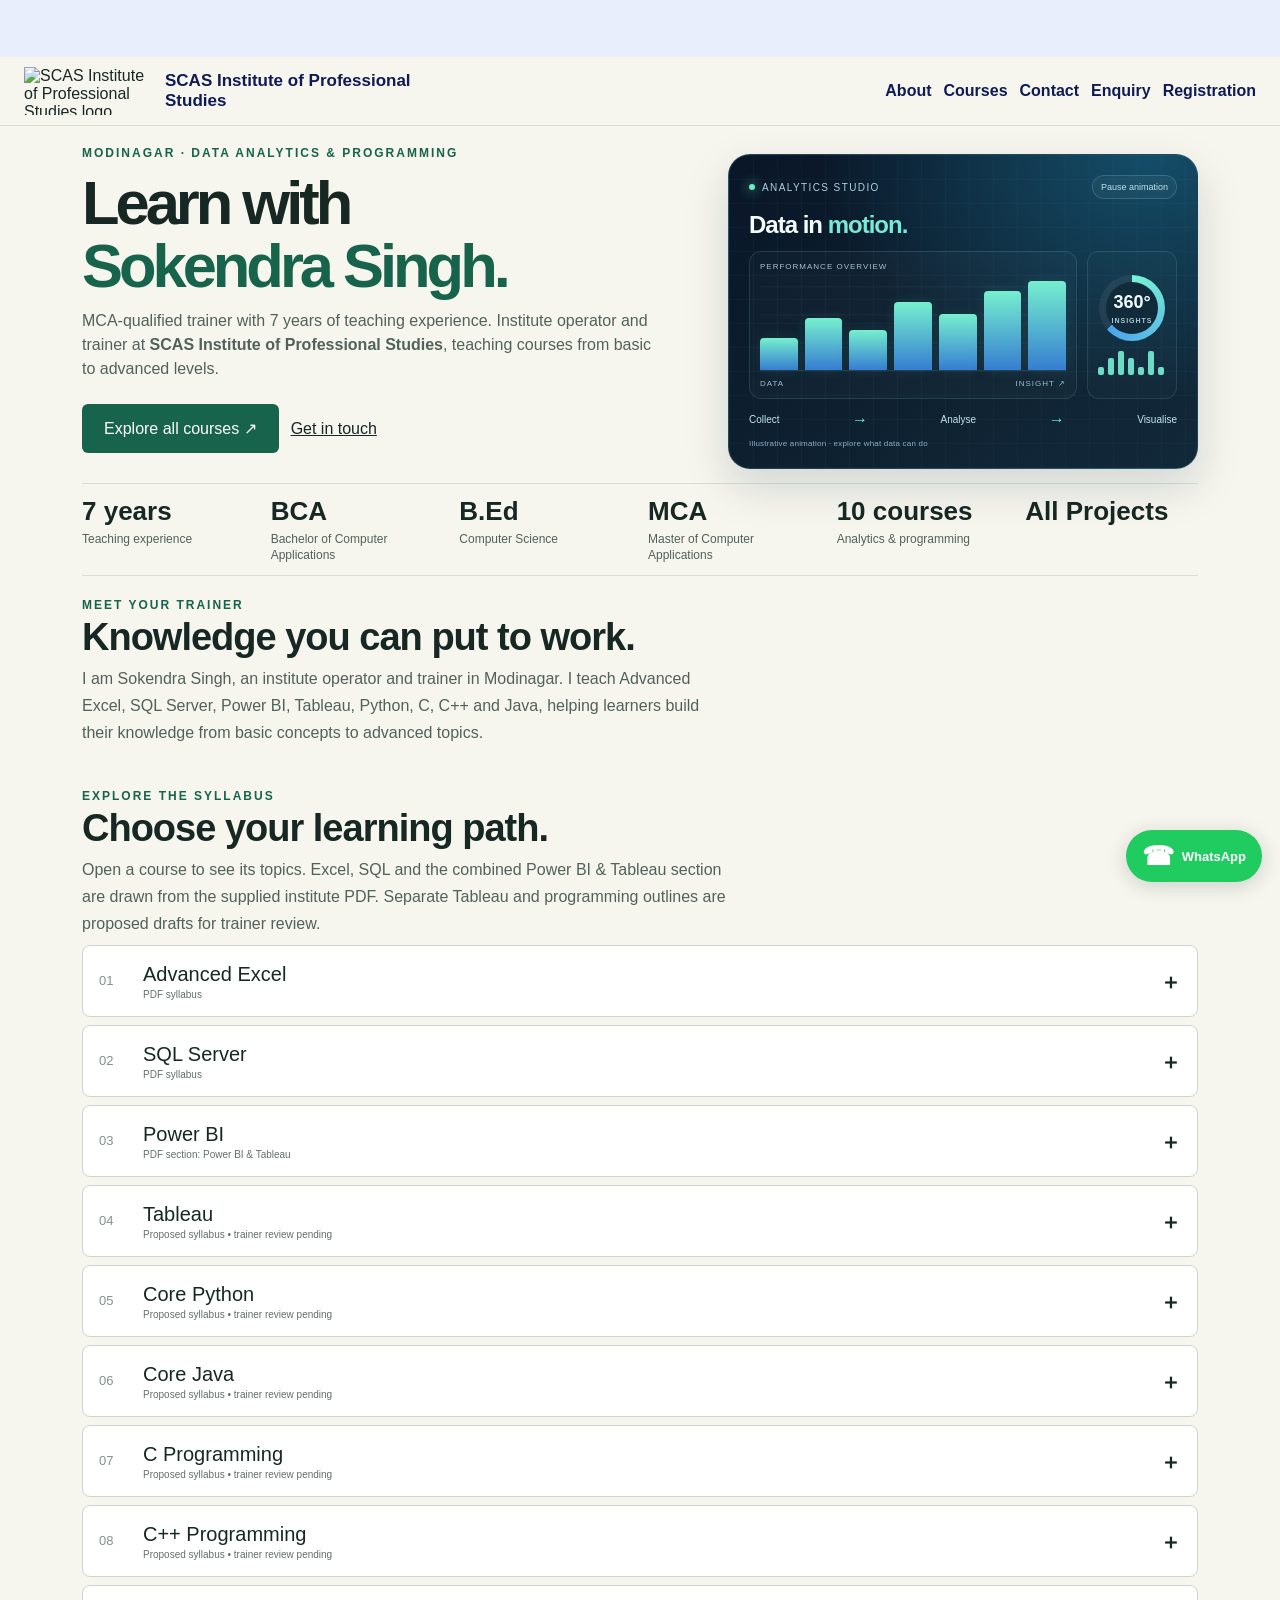
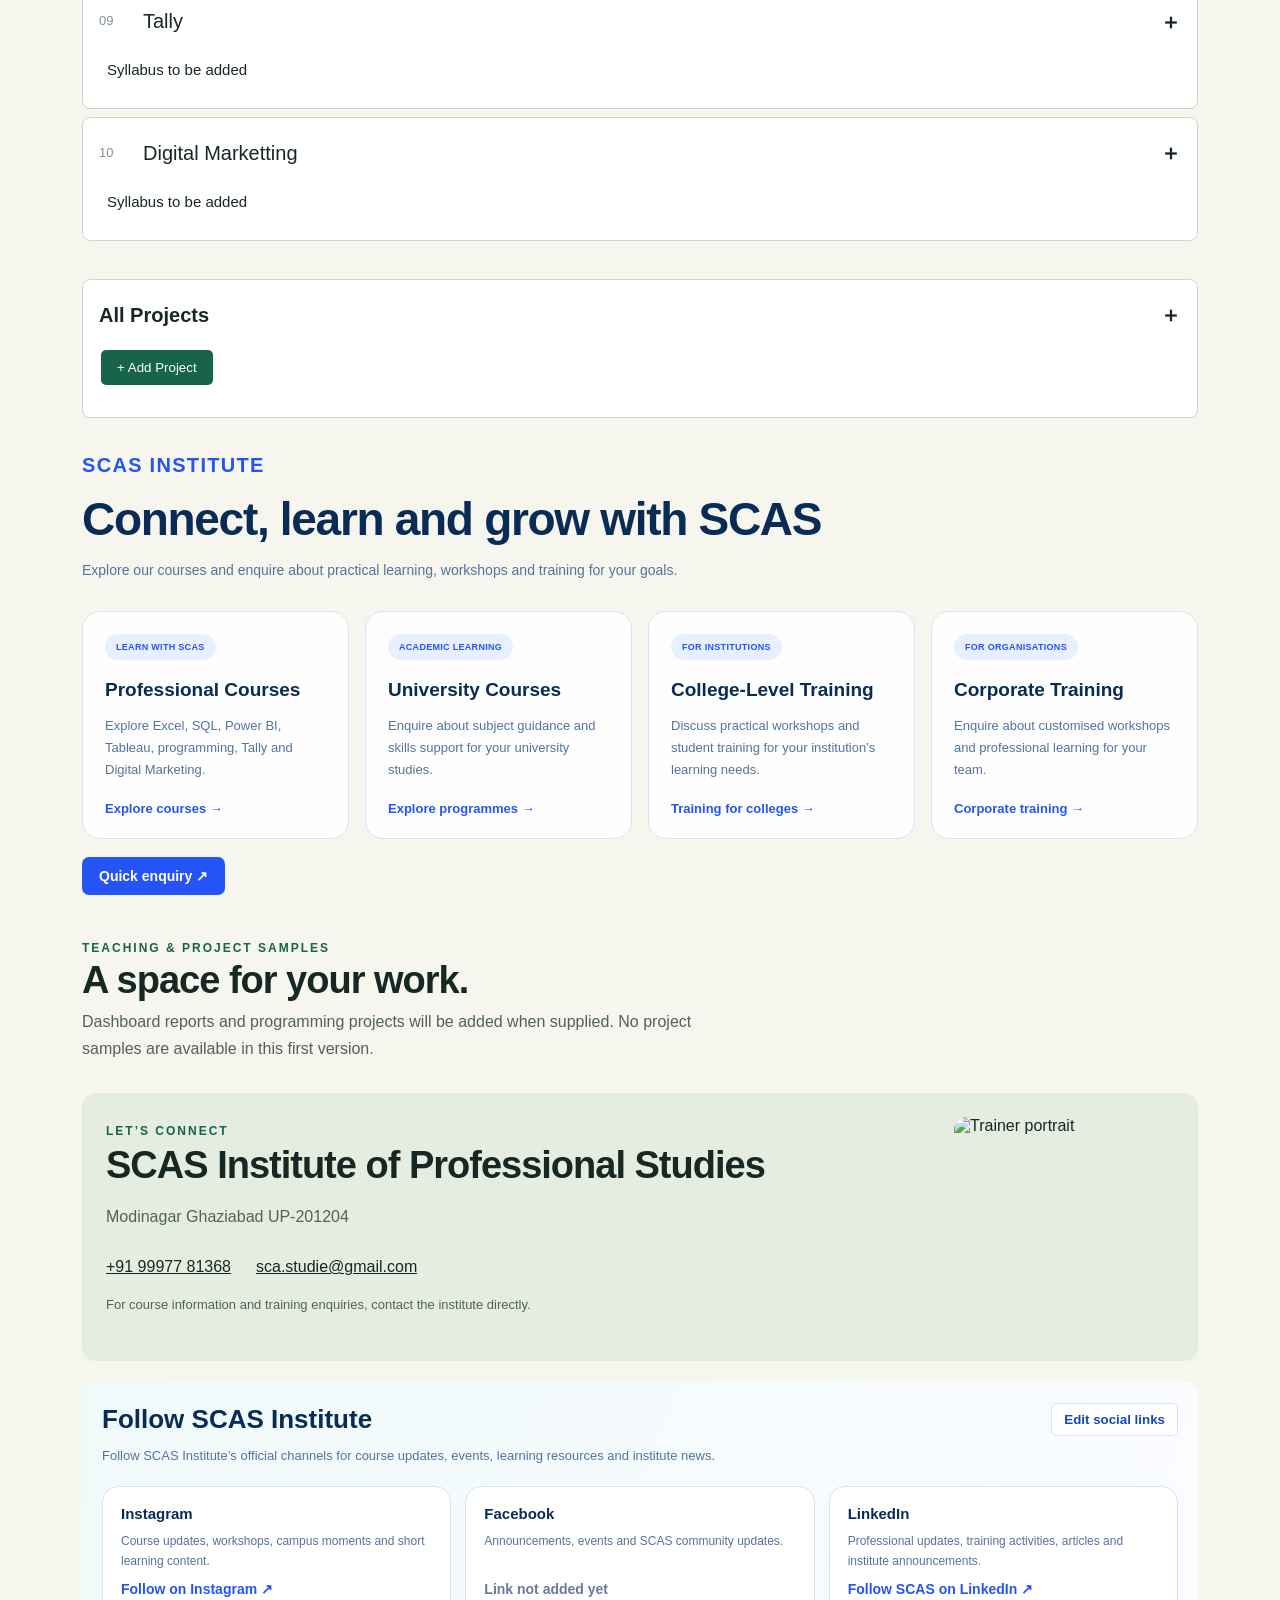
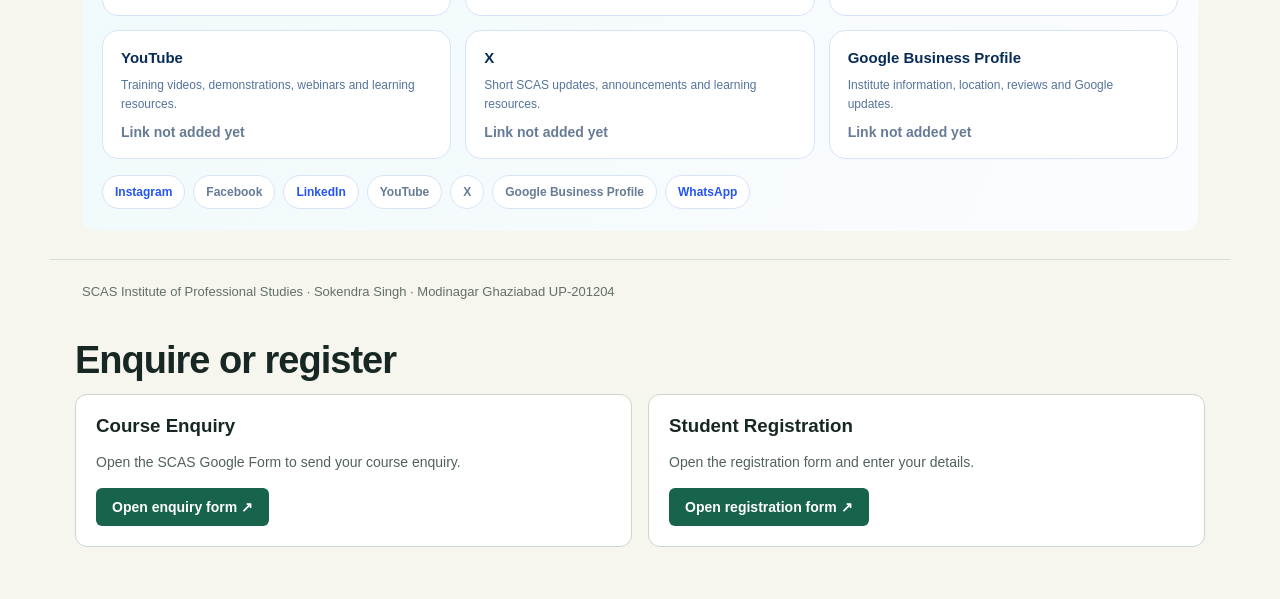
==== commit c24915ae: "Add files via upload" ====
--- a/index.html
+++ b/index.html
@@ -1,5 +1,5 @@
 <!doctype html>
-<html lang="en"><head><meta charset="utf-8"><meta name="viewport" content="width=device-width,initial-scale=1"><title>Sokendra Singh — SCAS Institute</title><meta name="description" content="Explore data analytics and programming training with Sokendra Singh, MCA, at SCAS Institute of Professional Studies in Modinagar."><link rel="stylesheet" href="style.css"></head><body class=""><div id="editor"><button id="edit">Edit website</button><button id="save" hidden>Save changes</button><button id="cancel" hidden>Cancel</button><label id="upload-label" hidden>Add picture <input id="upload" type="file" accept="image/png,image/jpeg,image/webp"></label><button id="add-course" hidden>Add course</button><button id="add-section" hidden>Add section</button><button id="restore-blocks" hidden>Restore deleted items</button><button id="add-menu" hidden>Add menu link</button><button id="remove" hidden>Remove selected picture</button><label id="text-size-control" hidden>Text size <input id="text-size" type="number" min="8" max="96" step="1" value="16" style="width:65px"> px <button id="apply-text-size" type="button">Apply text size</button></label><label id="image-size-control" hidden>Image width <input id="image-size" type="range" min="10" max="100" step="5" value="100"><span id="image-size-value">100%</span><button id="apply-image-size" type="button">Apply image size</button></label><button id="reset-element-size" hidden type="button">Reset selected size</button><span id="status" role="status" aria-live="polite"></span></div><div id="editor-help">Click any heading, paragraph, contact detail or course syllabus to edit. Pictures are added above Contact; click a picture to select it. Save stores your changes online. / किसी text पर क्लिक करके बदलें, फिर Save changes दबाएँ।</div><div id="block-form" hidden><h3 id="block-form-title">Add card</h3><label>Title / heading<input id="block-title" maxlength="200"></label><label>Description / details<textarea id="block-detail" maxlength="10000"></textarea></label><label>Link (optional)<input id="block-link" placeholder="https://... or #section"></label><p id="block-error" role="alert"></p><button id="confirm-block" type="button">Apply</button><button id="cancel-block" type="button">Cancel</button></div><div id="social-form" hidden><h3>Edit SCAS Institute social links</h3><p>Paste your full profile links. Leave a field blank to keep it inactive.</p><label>Instagram<input id="social-instagram" type="url" placeholder="https://..."></label><label>Facebook<input id="social-facebook" type="url" placeholder="https://..."></label><label>LinkedIn<input id="social-linkedin" type="url" placeholder="https://..."></label><label>YouTube<input id="social-youtube" type="url" placeholder="https://..."></label><label>X<input id="social-x" type="url" placeholder="https://..."></label><label>Google Business Profile<input id="social-google" type="url" placeholder="https://..."></label><button id="confirm-social" type="button">Apply links</button><button id="cancel-social" type="button">Cancel</button><p id="social-error" role="status"></p></div><div id="project-form" hidden style="padding:20px;background:#e4eddf"><h3>Add Project</h3><label>Project name<input id="project-name" maxlength="100"></label><label>Description<textarea id="project-description" maxlength="2000"></textarea></label><label>Project link (optional)<input id="project-link" type="url" placeholder="https://..."></label><button id="confirm-project" type="button">Add project</button><button id="cancel-project" type="button">Cancel</button><p id="project-error" role="status"></p></div><div id="menu-form" hidden style="padding:20px;background:#e4eddf"><h3>Add menu link</h3><label>Menu name<input id="menu-name" maxlength="50" placeholder="Coding"></label><label>Link<input id="menu-url" maxlength="2000" placeholder="https://... or /courses or #all-projects"></label><label><input id="menu-new-tab" type="checkbox" checked> Open in a new tab</label><button id="confirm-menu" type="button">Add link</button><button id="cancel-menu" type="button">Cancel</button><p id="menu-error" role="status"></p></div><div id="course-form" hidden style="padding:20px;background:#e4eddf"><label>Course name / Course का नाम <input id="course-name" maxlength="100"></label><button id="confirm-course" type="button">Add</button><button id="cancel-course" type="button">Cancel</button><span id="course-error" role="status"></span></div><div class="institute-banner" tabindex="0" aria-label="SCAS Institute of Professional Studies"><span>SCAS Institute of Professional Studies</span></div><div id="site"><nav><img class="institute-logo" src="assets/institute-logo.png" alt="SCAS Institute of Professional Studies logo" width="165" height="64"><strong>SCAS Institute of Professional Studies</strong><div><a href="#about">About</a><a href="courses.html">Courses</a><a href="#contact">Contact</a><a href="/enquiry" target="_blank" rel="noopener">Enquiry</a><a href="/registration" target="_blank" rel="noopener">Registration</a></div></nav><main><div class="hero"><div><div class="eyebrow">MODINAGAR · DATA ANALYTICS &amp; PROGRAMMING</div><h1>Learn with<br><em>Sokendra Singh.</em></h1><p>MCA-qualified trainer with 7 years of teaching experience. Institute operator and trainer at <strong>SCAS Institute of Professional Studies</strong>, teaching courses from basic to advanced levels.</p><a class="button" href="courses.html">Explore all courses ↗</a><a href="#contact">Get in touch</a></div><div class="visual animated-dashboard" id="hero-dashboard" aria-label="Animated data analytics dashboard illustration"><div class="dash-top"><span><i class="dash-status" aria-hidden="true"></i> ANALYTICS STUDIO</span><button type="button" data-toggle-dashboard="" aria-pressed="false">Pause animation</button></div><h2>Data in <span>motion.</span></h2><div class="dash-tools"><span>EXCEL</span><span>SQL</span><span>POWER BI</span></div><div class="dash-charts" aria-hidden="true"><div class="dash-bar-chart"><div class="dash-chart-title">PERFORMANCE OVERVIEW</div><div class="dash-bars"><i style="--bar-height:36%;--delay:0.0s"></i><i style="--bar-height:58%;--delay:0.22s"></i><i style="--bar-height:45%;--delay:0.44s"></i><i style="--bar-height:76%;--delay:0.66s"></i><i style="--bar-height:62%;--delay:0.88s"></i><i style="--bar-height:88%;--delay:1.1s"></i><i style="--bar-height:100%;--delay:1.32s"></i></div><div class="dash-axis"><span>DATA</span><span>INSIGHT ↗</span></div></div><div class="dash-ring-panel"><div class="dash-ring"><div>360°<small>INSIGHTS</small></div></div><div class="dash-spark"><i></i><i></i><i></i><i></i><i></i><i></i><i></i></div></div></div><div class="dash-flow"><span>Collect</span><i>→</i><span>Analyse</span><i>→</i><span>Visualise</span></div><small class="dash-caption">Illustrative animation · explore what data can do</small></div></div><div class="facts"><div><strong>7 years</strong><small>Teaching experience</small></div><div><strong>BCA</strong><small>Bachelor of Computer Applications</small></div><div><strong>B.Ed</strong><small>Computer Science</small></div><div><strong>MCA</strong><small>Master of Computer Applications</small></div><div><strong>10 courses</strong><small>Analytics &amp; programming</small></div><div class="dashboard-fact"><strong>All Projects</strong></div></div><section id="about"><div class="eyebrow">MEET YOUR TRAINER</div><h2>Knowledge you can put to work.</h2><p>I am Sokendra Singh, an institute operator and trainer in Modinagar. I teach Advanced Excel, SQL Server, Power BI, Tableau, Python, C, C++ and Java, helping learners build their knowledge from basic concepts to advanced topics.</p></section><section id="courses"><div class="eyebrow">EXPLORE THE SYLLABUS</div><h2>Choose your learning path.</h2><p>Open a course to see its topics. Excel, SQL and the combined Power BI &amp; Tableau section are drawn from the supplied institute PDF. Separate Tableau and programming outlines are proposed drafts for trainer review.</p><details><summary><span class="number">01</span><span>Advanced Excel<small>PDF syllabus</small></span><b>＋</b></summary><pre>1. Home Ribbon, Formatting, Cells, Rows, Columns, reference Generation ($C$2)
+<html lang="en"><head><meta charset="utf-8"><meta name="viewport" content="width=device-width,initial-scale=1"><title>Sokendra Singh — SCAS Institute</title><meta name="description" content="Explore data analytics and programming training with Sokendra Singh, MCA, at SCAS Institute of Professional Studies in Modinagar."><link rel="stylesheet" href="style.css"><style>:root{--editor-offset:0px}</style></head><body class=""><div class="institute-banner" tabindex="0" aria-label="SCAS Institute of Professional Studies"><span>SCAS Institute of Professional Studies</span></div><div id="site"><nav><img class="institute-logo" src="assets/institute-logo.png" alt="SCAS Institute of Professional Studies logo" width="165" height="64"><strong>SCAS Institute of Professional Studies</strong><div><a href="#about">About</a><a href="courses.html">Courses</a><a href="#contact">Contact</a><a href="enquiry/" target="_blank" rel="noopener">Enquiry</a><a href="registration/" target="_blank" rel="noopener">Registration</a></div></nav><main><div class="hero"><div><div class="eyebrow">MODINAGAR · DATA ANALYTICS &amp; PROGRAMMING</div><h1>Learn with<br><em>Sokendra Singh.</em></h1><p>MCA-qualified trainer with 7 years of teaching experience. Institute operator and trainer at <strong>SCAS Institute of Professional Studies</strong>, teaching courses from basic to advanced levels.</p><a class="button" href="courses.html">Explore all courses ↗</a><a href="#contact">Get in touch</a></div><div class="visual animated-dashboard" id="hero-dashboard" aria-label="Animated data analytics dashboard illustration"><div class="dash-top"><span><i class="dash-status" aria-hidden="true"></i> ANALYTICS STUDIO</span><button type="button" data-toggle-dashboard="" aria-pressed="false">Pause animation</button></div><h2>Data in <span>motion.</span></h2><div class="dash-tools"><span>EXCEL</span><span>SQL</span><span>POWER BI</span></div><div class="dash-charts" aria-hidden="true"><div class="dash-bar-chart"><div class="dash-chart-title">PERFORMANCE OVERVIEW</div><div class="dash-bars"><i style="--bar-height:36%;--delay:0.0s"></i><i style="--bar-height:58%;--delay:0.22s"></i><i style="--bar-height:45%;--delay:0.44s"></i><i style="--bar-height:76%;--delay:0.66s"></i><i style="--bar-height:62%;--delay:0.88s"></i><i style="--bar-height:88%;--delay:1.1s"></i><i style="--bar-height:100%;--delay:1.32s"></i></div><div class="dash-axis"><span>DATA</span><span>INSIGHT ↗</span></div></div><div class="dash-ring-panel"><div class="dash-ring"><div>360°<small>INSIGHTS</small></div></div><div class="dash-spark"><i></i><i></i><i></i><i></i><i></i><i></i><i></i></div></div></div><div class="dash-flow"><span>Collect</span><i>→</i><span>Analyse</span><i>→</i><span>Visualise</span></div><small class="dash-caption">Illustrative animation · explore what data can do</small></div></div><div class="facts"><div><strong>7 years</strong><small>Teaching experience</small></div><div><strong>BCA</strong><small>Bachelor of Computer Applications</small></div><div><strong>B.Ed</strong><small>Computer Science</small></div><div><strong>MCA</strong><small>Master of Computer Applications</small></div><div><strong>10 courses</strong><small>Analytics &amp; programming</small></div><div class="dashboard-fact"><strong>All Projects</strong></div></div><section id="about"><div class="eyebrow">MEET YOUR TRAINER</div><h2>Knowledge you can put to work.</h2><p>I am Sokendra Singh, an institute operator and trainer in Modinagar. I teach Advanced Excel, SQL Server, Power BI, Tableau, Python, C, C++ and Java, helping learners build their knowledge from basic concepts to advanced topics.</p></section><section id="courses"><div class="eyebrow">EXPLORE THE SYLLABUS</div><h2>Choose your learning path.</h2><p>Open a course to see its topics. Excel, SQL and the combined Power BI &amp; Tableau section are drawn from the supplied institute PDF. Separate Tableau and programming outlines are proposed drafts for trainer review.</p><details><summary><span class="number">01</span><span>Advanced Excel<small>PDF syllabus</small></span><b>＋</b></summary><pre>1. Home Ribbon, Formatting, Cells, Rows, Columns, reference Generation ($C$2)
    2. sum, sumif, sumifs, count, countif, countifs, average, averageif, averageifs, sumproduct,
        product
    3. Sumifs, countifs exercises
@@ -113,4 +113,4 @@
 6. Operator overloading
 7. Templates and exception handling
 8. STL containers and algorithms
-9. File handling and a console project</pre></details><details class="compact-extra" open=""><summary><span class="number">09</span><span>Tally</span><b>＋</b></summary><pre>Syllabus to be added</pre></details><details open=""><summary><span class="number">10</span><span>Digital Marketting</span><b>＋</b></summary><pre>Syllabus to be added</pre></details></section><section id="all-projects" aria-label="All Projects"><details class="compact-extra" open=""><summary><span>All Projects</span><b aria-hidden="true">＋</b></summary><div class="projects-body"><button type="button" data-add-project="">+ Add Project</button><div class="projects-list"></div></div></details></section><section id="course-pathways"><div class="pathway-eyebrow">SCAS INSTITUTE</div><h1>Connect, learn and grow with SCAS</h1><p>Explore our courses and enquire about practical learning, workshops and training for your goals.</p><div class="pathway-grid"><article><span class="pathway-tag">LEARN WITH SCAS</span><h3>Professional Courses</h3><p>Explore Excel, SQL, Power BI, Tableau, programming, Tally and Digital Marketing.</p><a href="courses.html">Explore courses →</a></article><article><span class="pathway-tag">ACADEMIC LEARNING</span><h3>University Courses</h3><p>Enquire about subject guidance and skills support for your university studies.</p><a href="university-courses.html" data-training-enquiry="Academic learning support">Explore programmes →</a></article><article><span class="pathway-tag">FOR INSTITUTIONS</span><h3>College-Level Training</h3><p>Discuss practical workshops and student training for your institution’s learning needs.</p><a href="college-training.html" data-training-enquiry="College-level training">Training for colleges →</a></article><article><span class="pathway-tag">FOR ORGANISATIONS</span><h3>Corporate Training</h3><p>Enquire about customised workshops and professional learning for your team.</p><a href="corporate-training.html" data-training-enquiry="Corporate training">Corporate training →</a></article></div><a class="quick-enquiry-link" href="courses.html#applications">Quick enquiry ↗</a></section><section><div class="eyebrow">TEACHING &amp; PROJECT SAMPLES</div><h2>A space for your work.</h2><p>Dashboard reports and programming projects will be added when supplied. No project samples are available in this first version.</p></section><section id="contact" class="contact"><div class="contact-details"><div class="eyebrow">LET’S CONNECT</div><h2>SCAS Institute of Professional Studies</h2><p>Modinagar Ghaziabad UP-201204</p><a href="tel:+919997781368">+91 99977 81368</a><a href="mailto:sca.studie@gmail.com">sca.studie@gmail.com</a><p class="note">For course information and training enquiries, contact the institute directly.</p></div><img class="contact-portrait" src="assets/trainer-contact.jpeg" alt="Trainer portrait" width="1254" height="1254" style=""></section><section id="social-follow" aria-label="Follow SCAS Institute"><div class="social-title"><h2>Follow SCAS Institute</h2><button type="button" data-edit-social="">Edit social links</button></div><p class="social-intro">Follow SCAS Institute’s official channels for course updates, events, learning resources and institute news.</p><div class="social-cards"><article class="social-card"><h3>Instagram</h3><p>Course updates, workshops, campus moments and short learning content.</p><a data-social="instagram" data-label="Follow on Instagram" href="https://www.instagram.com/scas.insitute/" target="_blank" rel="noopener noreferrer">Follow on Instagram ↗</a></article><article class="social-card"><h3>Facebook</h3><p>Announcements, events and SCAS community updates.</p><a data-social="facebook" data-label="Visit Facebook" aria-disabled="true">Link not added yet</a></article><article class="social-card"><h3>LinkedIn</h3><p>Professional updates, training activities, articles and institute announcements.</p><a data-social="linkedin" data-label="Follow SCAS on LinkedIn" href="https://www.linkedin.com/in/sokendra-singh-960301a3" target="_blank" rel="noopener noreferrer">Follow SCAS on LinkedIn ↗</a></article><article class="social-card"><h3>YouTube</h3><p>Training videos, demonstrations, webinars and learning resources.</p><a data-social="youtube" data-label="Visit YouTube" aria-disabled="true">Link not added yet</a></article><article class="social-card"><h3>X</h3><p>Short SCAS updates, announcements and learning resources.</p><a data-social="x" data-label="Follow SCAS on X" aria-disabled="true">Link not added yet</a></article><article class="social-card"><h3>Google Business Profile</h3><p>Institute information, location, reviews and Google updates.</p><a data-social="google" data-label="View Google Profile" aria-disabled="true">Link not added yet</a></article></div><div class="social-pills"><a data-social-pill="instagram" href="https://www.instagram.com/scas.insitute/" target="_blank" rel="noopener noreferrer">Instagram</a><a data-social-pill="facebook" aria-disabled="true">Facebook</a><a data-social-pill="linkedin" href="https://www.linkedin.com/in/sokendra-singh-960301a3" target="_blank" rel="noopener noreferrer">LinkedIn</a><a data-social-pill="youtube" aria-disabled="true">YouTube</a><a data-social-pill="x" aria-disabled="true">X</a><a data-social-pill="google" aria-disabled="true">Google Business Profile</a><a data-whatsapp="" target="_blank" rel="noopener noreferrer" href="https://wa.me/919997781368">WhatsApp</a></div></section></main><footer>SCAS Institute of Professional Studies · Sokendra Singh · Modinagar Ghaziabad UP-201204</footer><a class="whatsapp-float" href="https://wa.me/919997781368" target="_blank" rel="noopener noreferrer" aria-label="Chat with SCAS Institute on WhatsApp"><span aria-hidden="true">☎</span><span>WhatsApp</span></a></div><section class="application-area" id="applications"><h2>Enquire or register</h2><div class="google-form-links"><article><h3>Course Enquiry</h3><p>Open the SCAS Google Form to send your course enquiry.</p><a href="https://docs.google.com/forms/d/e/1FAIpQLSc8lZrNBLKyj6xHscq4NMp6DUZIu9iUQZ79iu9c7GhMhryGdA/viewform?usp=dialog" target="_blank" rel="noopener noreferrer">Open enquiry form ↗</a></article><article><h3>Student Registration</h3><p>Open the registration form and enter your details.</p><a href="https://docs.google.com/forms/d/e/1FAIpQLSdCPKtjDlXHRL95Kh41NT8Lr24bz3s6_WvkZWDFRTe014wUqg/viewform?usp=dialog" target="_blank" rel="noopener noreferrer">Open registration form ↗</a></article></div><div class="application-grid"><form id="enquiry-form" data-kind="enquiry"><h3>Course Enquiry</h3><label>Full name<input name="name" required maxlength="100" autocomplete="name"></label><label>Mobile number<input name="phone" required type="tel" pattern="[+0-9 ()-]{10,20}" maxlength="20" autocomplete="tel"></label><label>Email<input name="email" type="email" maxlength="150" autocomplete="email"></label><label>Course<select name="course" required><option value="">Choose a course</option></select></label><label>Message (optional)<textarea name="message" maxlength="1000"></textarea></label><label class="consent"><input type="checkbox" name="consent" required>I agree that SCAS may use these details to contact me about my enquiry or registration.</label><p class="note">Registration is an application; admission is confirmed by the institute separately.</p><button type="submit">Submit</button><p class="result" role="status" aria-live="polite"></p></form><form id="registration-form" data-kind="registration"><h3>Admission Registration</h3><label>Full name<input name="name" required maxlength="100" autocomplete="name"></label><label>Mobile number<input name="phone" required type="tel" pattern="[+0-9 ()-]{10,20}" maxlength="20" autocomplete="tel"></label><label>Email<input name="email" type="email" maxlength="150" autocomplete="email"></label><label>Course<select name="course" required><option value="">Choose a course</option></select></label><label>Address<textarea name="address" required maxlength="500" autocomplete="street-address"></textarea></label><label>Qualification<input name="qualification" required maxlength="100"></label><label>Message (optional)<textarea name="message" maxlength="1000"></textarea></label><label class="consent"><input type="checkbox" name="consent" required>I agree that SCAS may use these details to contact me about my enquiry or registration.</label><p class="note">Registration is an application; admission is confirmed by the institute separately.</p><button type="submit">Submit</button><p class="result" role="status" aria-live="polite"></p></form></div><div id="admin-entries"><h3>Admin · Enquiries &amp; registrations</h3><button id="load-entries" type="button">View submissions</button><p id="entries-status" role="status"></p><div id="entries"></div></div></section><script src="script.js"></script></body></html>+9. File handling and a console project</pre></details><details class="compact-extra" open=""><summary><span class="number">09</span><span>Tally</span><b>＋</b></summary><pre>Syllabus to be added</pre></details><details open=""><summary><span class="number">10</span><span>Digital Marketting</span><b>＋</b></summary><pre>Syllabus to be added</pre></details></section><section id="all-projects" aria-label="All Projects"><details class="compact-extra" open=""><summary><span>All Projects</span><b aria-hidden="true">＋</b></summary><div class="projects-body"><button type="button" data-add-project="">+ Add Project</button><div class="projects-list"></div></div></details></section><section id="course-pathways"><div class="pathway-eyebrow">SCAS INSTITUTE</div><h1>Connect, learn and grow with SCAS</h1><p>Explore our courses and enquire about practical learning, workshops and training for your goals.</p><div class="pathway-grid"><article><span class="pathway-tag">LEARN WITH SCAS</span><h3>Professional Courses</h3><p>Explore Excel, SQL, Power BI, Tableau, programming, Tally and Digital Marketing.</p><a href="courses.html">Explore courses →</a></article><article><span class="pathway-tag">ACADEMIC LEARNING</span><h3>University Courses</h3><p>Enquire about subject guidance and skills support for your university studies.</p><a href="university-courses.html" data-training-enquiry="Academic learning support">Explore programmes →</a></article><article><span class="pathway-tag">FOR INSTITUTIONS</span><h3>College-Level Training</h3><p>Discuss practical workshops and student training for your institution’s learning needs.</p><a href="college-training.html" data-training-enquiry="College-level training">Training for colleges →</a></article><article><span class="pathway-tag">FOR ORGANISATIONS</span><h3>Corporate Training</h3><p>Enquire about customised workshops and professional learning for your team.</p><a href="corporate-training.html" data-training-enquiry="Corporate training">Corporate training →</a></article></div><a class="quick-enquiry-link" href="courses.html#applications">Quick enquiry ↗</a></section><section><div class="eyebrow">TEACHING &amp; PROJECT SAMPLES</div><h2>A space for your work.</h2><p>Dashboard reports and programming projects will be added when supplied. No project samples are available in this first version.</p></section><section id="contact" class="contact"><div class="contact-details"><div class="eyebrow">LET’S CONNECT</div><h2>SCAS Institute of Professional Studies</h2><p>Modinagar Ghaziabad UP-201204</p><a href="tel:+919997781368">+91 99977 81368</a><a href="mailto:sca.studie@gmail.com">sca.studie@gmail.com</a><p class="note">For course information and training enquiries, contact the institute directly.</p></div><img class="contact-portrait" src="assets/trainer-contact.jpeg" alt="Trainer portrait" width="1254" height="1254" style=""></section><section id="social-follow" aria-label="Follow SCAS Institute"><div class="social-title"><h2>Follow SCAS Institute</h2><button type="button" data-edit-social="">Edit social links</button></div><p class="social-intro">Follow SCAS Institute’s official channels for course updates, events, learning resources and institute news.</p><div class="social-cards"><article class="social-card"><h3>Instagram</h3><p>Course updates, workshops, campus moments and short learning content.</p><a data-social="instagram" data-label="Follow on Instagram" href="https://www.instagram.com/scas.insitute/" target="_blank" rel="noopener noreferrer">Follow on Instagram ↗</a></article><article class="social-card"><h3>Facebook</h3><p>Announcements, events and SCAS community updates.</p><a data-social="facebook" data-label="Visit Facebook" aria-disabled="true">Link not added yet</a></article><article class="social-card"><h3>LinkedIn</h3><p>Professional updates, training activities, articles and institute announcements.</p><a data-social="linkedin" data-label="Follow SCAS on LinkedIn" href="https://www.linkedin.com/in/sokendra-singh-960301a3" target="_blank" rel="noopener noreferrer">Follow SCAS on LinkedIn ↗</a></article><article class="social-card"><h3>YouTube</h3><p>Training videos, demonstrations, webinars and learning resources.</p><a data-social="youtube" data-label="Visit YouTube" aria-disabled="true">Link not added yet</a></article><article class="social-card"><h3>X</h3><p>Short SCAS updates, announcements and learning resources.</p><a data-social="x" data-label="Follow SCAS on X" aria-disabled="true">Link not added yet</a></article><article class="social-card"><h3>Google Business Profile</h3><p>Institute information, location, reviews and Google updates.</p><a data-social="google" data-label="View Google Profile" aria-disabled="true">Link not added yet</a></article></div><div class="social-pills"><a data-social-pill="instagram" href="https://www.instagram.com/scas.insitute/" target="_blank" rel="noopener noreferrer">Instagram</a><a data-social-pill="facebook" aria-disabled="true">Facebook</a><a data-social-pill="linkedin" href="https://www.linkedin.com/in/sokendra-singh-960301a3" target="_blank" rel="noopener noreferrer">LinkedIn</a><a data-social-pill="youtube" aria-disabled="true">YouTube</a><a data-social-pill="x" aria-disabled="true">X</a><a data-social-pill="google" aria-disabled="true">Google Business Profile</a><a data-whatsapp="" target="_blank" rel="noopener noreferrer" href="https://wa.me/919997781368">WhatsApp</a></div></section></main><footer>SCAS Institute of Professional Studies · Sokendra Singh · Modinagar Ghaziabad UP-201204</footer><a class="whatsapp-float" href="https://wa.me/919997781368" target="_blank" rel="noopener noreferrer" aria-label="Chat with SCAS Institute on WhatsApp"><span aria-hidden="true">☎</span><span>WhatsApp</span></a></div><section class="application-area" id="applications"><h2>Enquire or register</h2><div class="google-form-links"><article><h3>Course Enquiry</h3><p>Open the SCAS Google Form to send your course enquiry.</p><a href="https://docs.google.com/forms/d/e/1FAIpQLSc8lZrNBLKyj6xHscq4NMp6DUZIu9iUQZ79iu9c7GhMhryGdA/viewform?usp=dialog" target="_blank" rel="noopener noreferrer">Open enquiry form ↗</a></article><article><h3>Student Registration</h3><p>Open the registration form and enter your details.</p><a href="https://docs.google.com/forms/d/e/1FAIpQLSdCPKtjDlXHRL95Kh41NT8Lr24bz3s6_WvkZWDFRTe014wUqg/viewform?usp=dialog" target="_blank" rel="noopener noreferrer">Open registration form ↗</a></article></div><div class="application-grid"><a href="https://docs.google.com/forms/d/e/1FAIpQLSc8lZrNBLKyj6xHscq4NMp6DUZIu9iUQZ79iu9c7GhMhryGdA/viewform?usp=dialog" target="_blank" rel="noopener" class="button">Open Enquiry Form</a><a href="https://docs.google.com/forms/d/e/1FAIpQLSdCPKtjDlXHRL95Kh41NT8Lr24bz3s6_WvkZWDFRTe014wUqg/viewform?usp=dialog" target="_blank" rel="noopener" class="button">Open Registration Form</a></div></section><script src="public.js"></script></body></html>
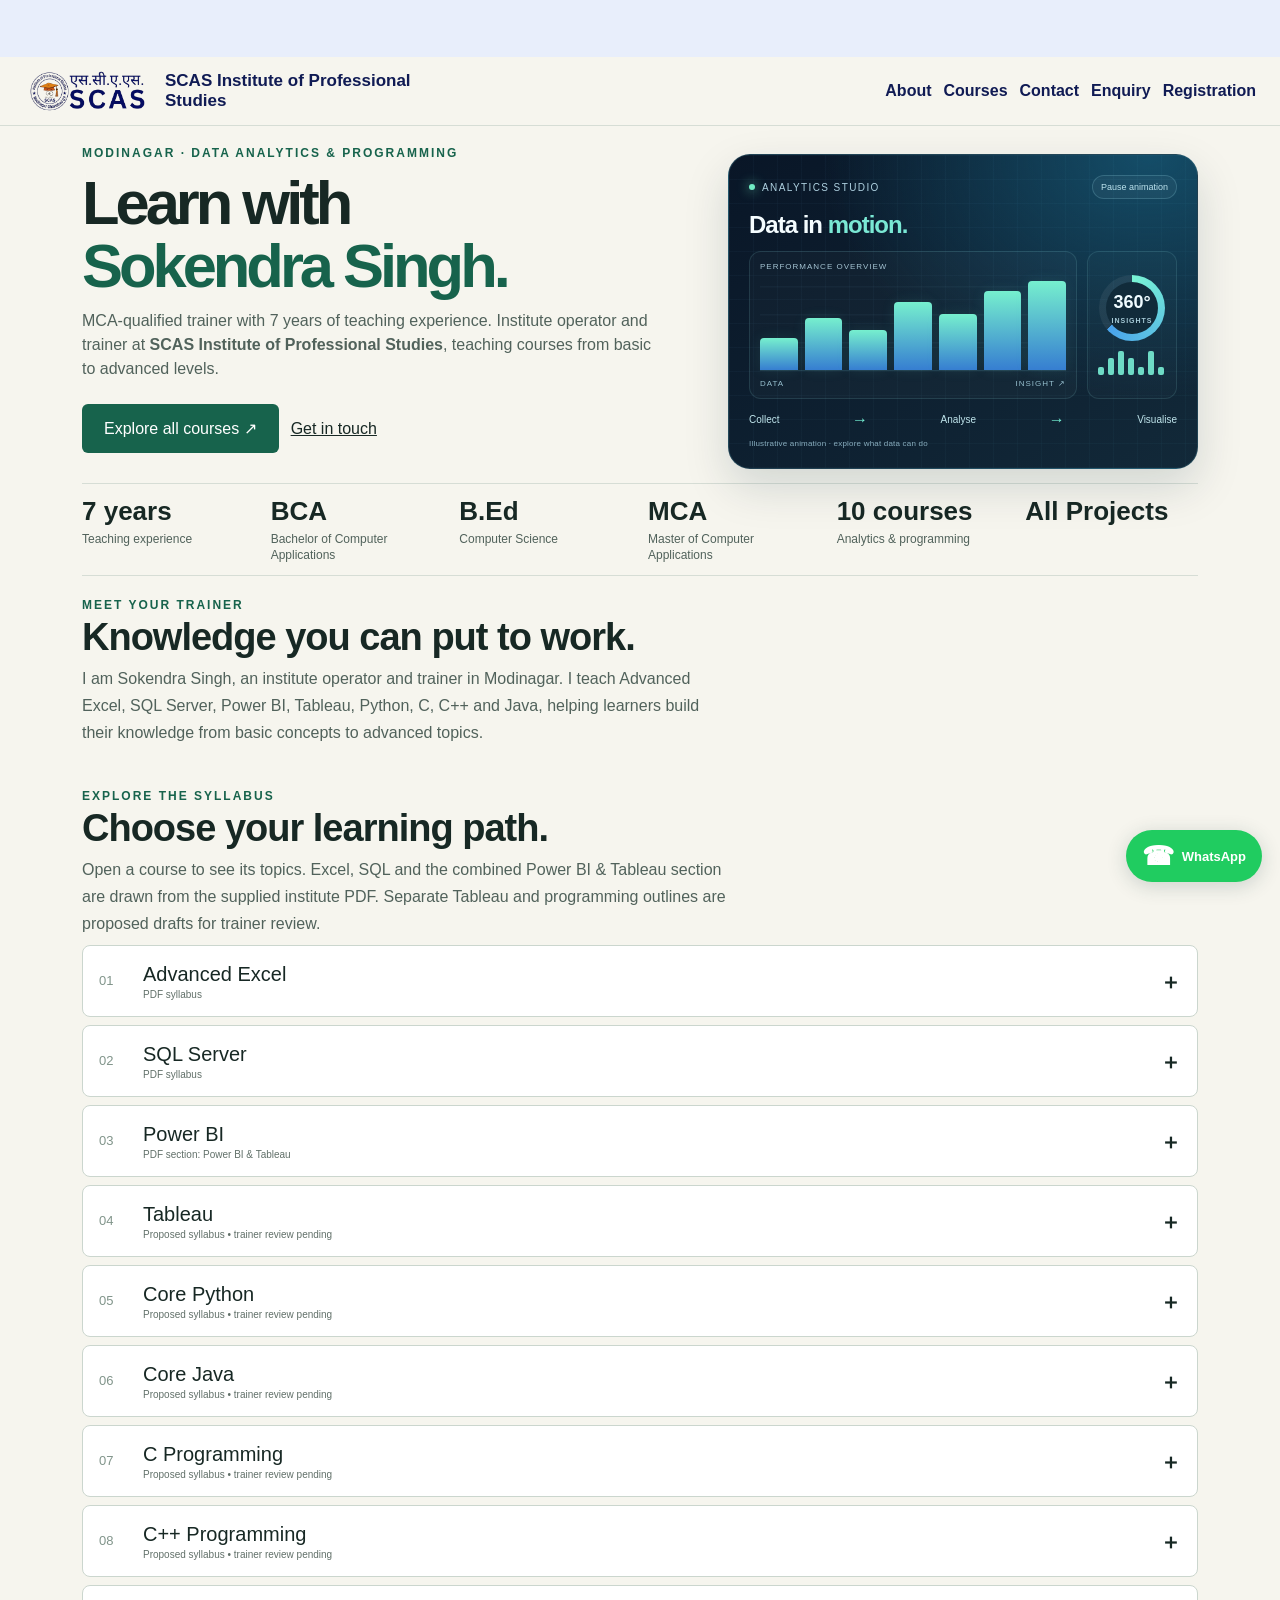
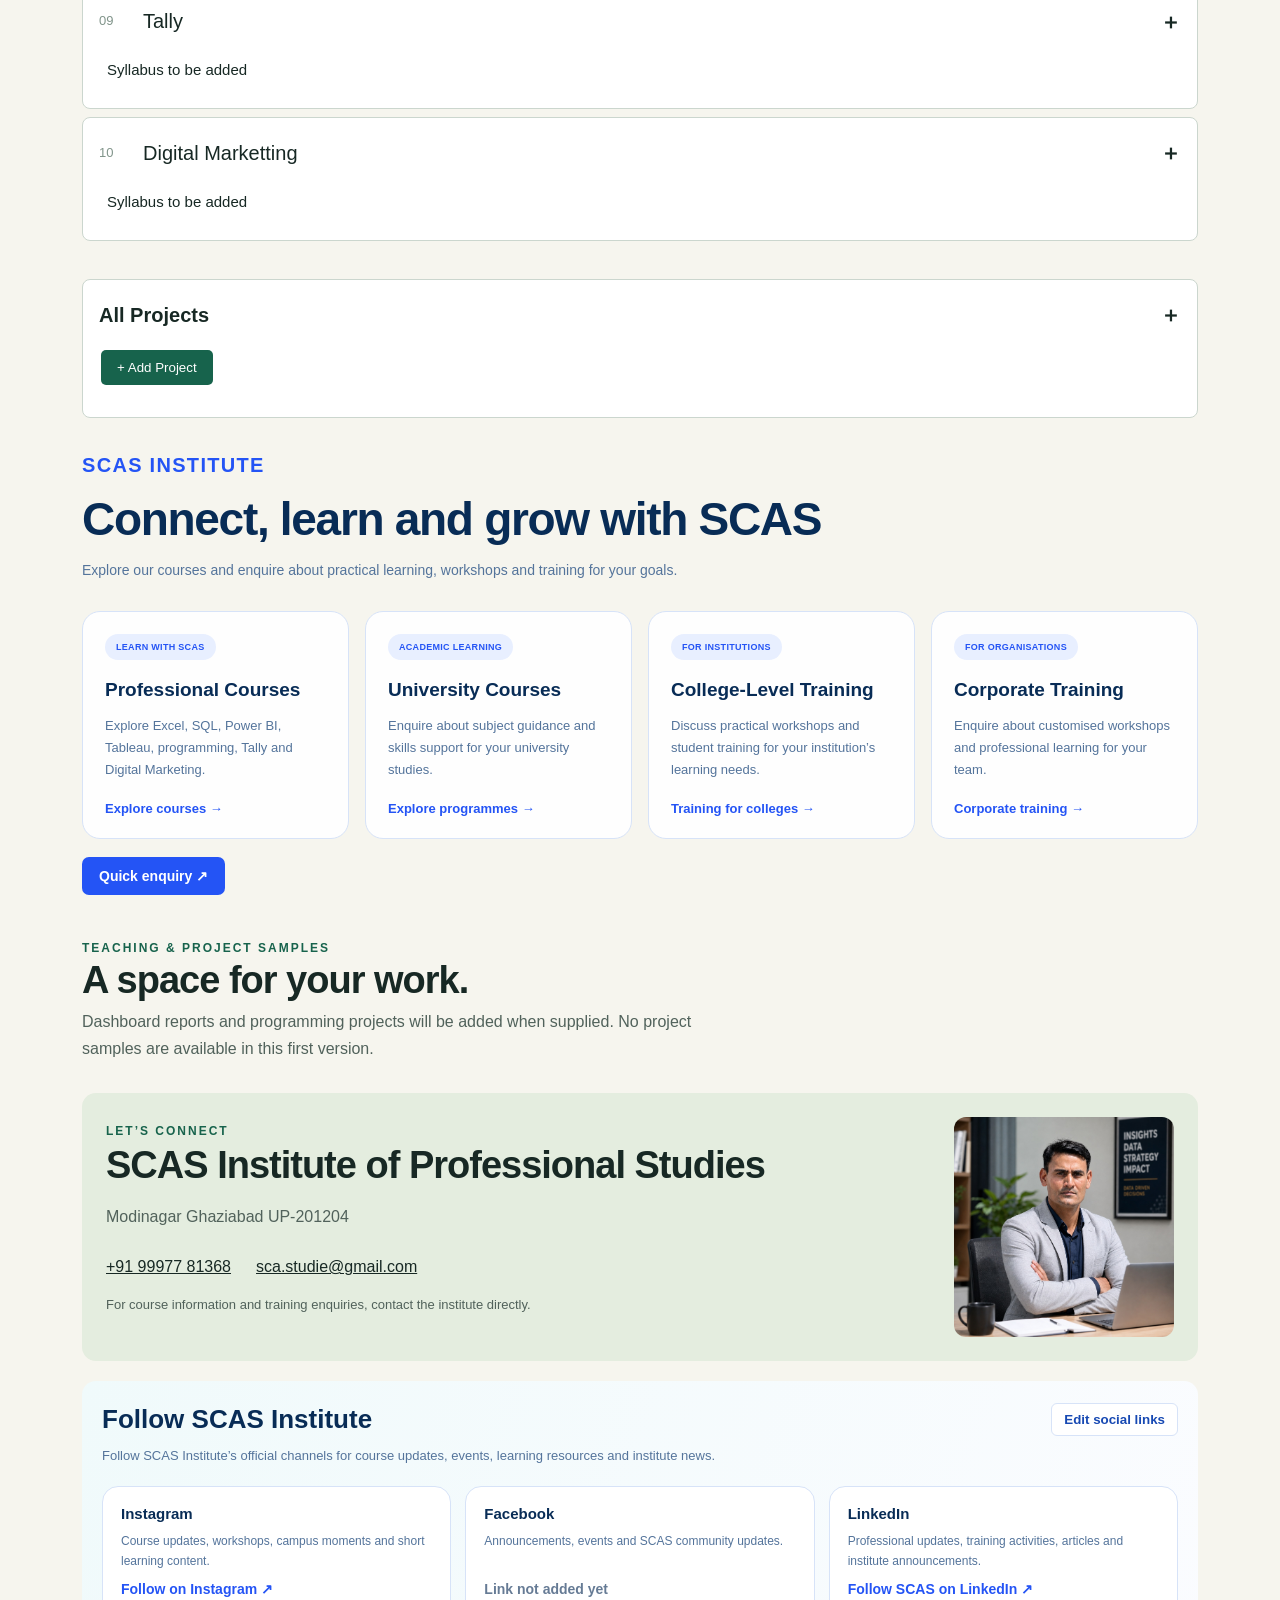
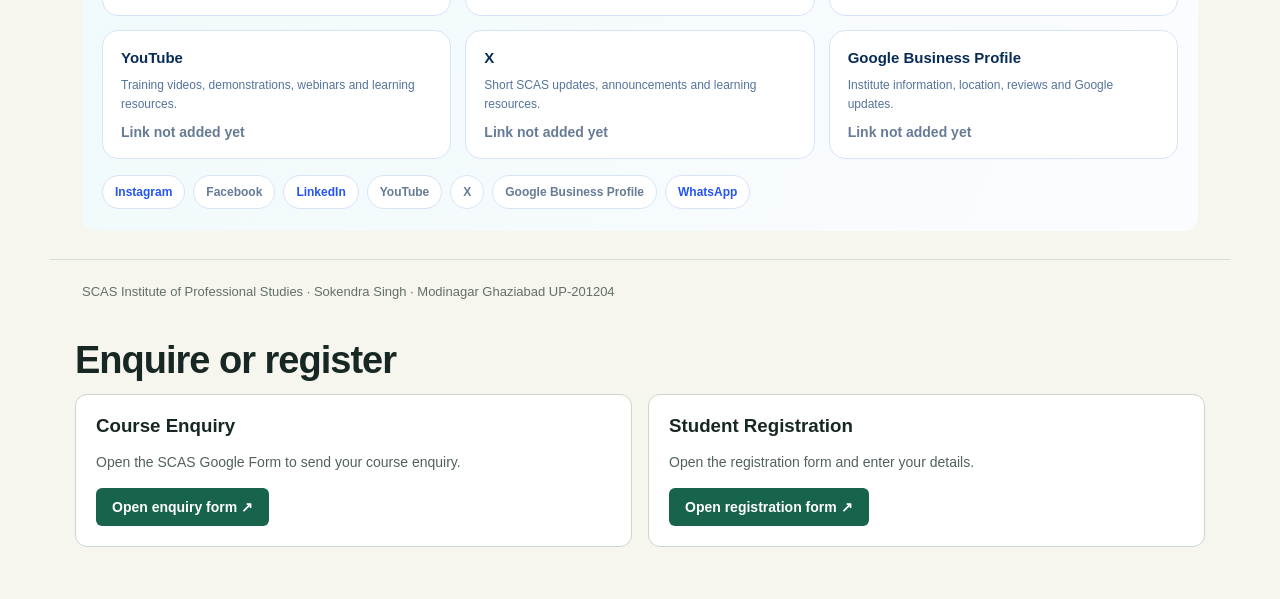
==== commit b6ddf587: "Add files via upload" ====
--- a/index.html
+++ b/index.html
@@ -1,5 +1,5 @@
 <!doctype html>
-<html lang="en"><head><meta charset="utf-8"><meta name="viewport" content="width=device-width,initial-scale=1"><title>Sokendra Singh — SCAS Institute</title><meta name="description" content="Explore data analytics and programming training with Sokendra Singh, MCA, at SCAS Institute of Professional Studies in Modinagar."><link rel="stylesheet" href="style.css"><style>:root{--editor-offset:0px}</style></head><body class=""><div class="institute-banner" tabindex="0" aria-label="SCAS Institute of Professional Studies"><span>SCAS Institute of Professional Studies</span></div><div id="site"><nav><img class="institute-logo" src="assets/institute-logo.png" alt="SCAS Institute of Professional Studies logo" width="165" height="64"><strong>SCAS Institute of Professional Studies</strong><div><a href="#about">About</a><a href="courses.html">Courses</a><a href="#contact">Contact</a><a href="enquiry/" target="_blank" rel="noopener">Enquiry</a><a href="registration/" target="_blank" rel="noopener">Registration</a></div></nav><main><div class="hero"><div><div class="eyebrow">MODINAGAR · DATA ANALYTICS &amp; PROGRAMMING</div><h1>Learn with<br><em>Sokendra Singh.</em></h1><p>MCA-qualified trainer with 7 years of teaching experience. Institute operator and trainer at <strong>SCAS Institute of Professional Studies</strong>, teaching courses from basic to advanced levels.</p><a class="button" href="courses.html">Explore all courses ↗</a><a href="#contact">Get in touch</a></div><div class="visual animated-dashboard" id="hero-dashboard" aria-label="Animated data analytics dashboard illustration"><div class="dash-top"><span><i class="dash-status" aria-hidden="true"></i> ANALYTICS STUDIO</span><button type="button" data-toggle-dashboard="" aria-pressed="false">Pause animation</button></div><h2>Data in <span>motion.</span></h2><div class="dash-tools"><span>EXCEL</span><span>SQL</span><span>POWER BI</span></div><div class="dash-charts" aria-hidden="true"><div class="dash-bar-chart"><div class="dash-chart-title">PERFORMANCE OVERVIEW</div><div class="dash-bars"><i style="--bar-height:36%;--delay:0.0s"></i><i style="--bar-height:58%;--delay:0.22s"></i><i style="--bar-height:45%;--delay:0.44s"></i><i style="--bar-height:76%;--delay:0.66s"></i><i style="--bar-height:62%;--delay:0.88s"></i><i style="--bar-height:88%;--delay:1.1s"></i><i style="--bar-height:100%;--delay:1.32s"></i></div><div class="dash-axis"><span>DATA</span><span>INSIGHT ↗</span></div></div><div class="dash-ring-panel"><div class="dash-ring"><div>360°<small>INSIGHTS</small></div></div><div class="dash-spark"><i></i><i></i><i></i><i></i><i></i><i></i><i></i></div></div></div><div class="dash-flow"><span>Collect</span><i>→</i><span>Analyse</span><i>→</i><span>Visualise</span></div><small class="dash-caption">Illustrative animation · explore what data can do</small></div></div><div class="facts"><div><strong>7 years</strong><small>Teaching experience</small></div><div><strong>BCA</strong><small>Bachelor of Computer Applications</small></div><div><strong>B.Ed</strong><small>Computer Science</small></div><div><strong>MCA</strong><small>Master of Computer Applications</small></div><div><strong>10 courses</strong><small>Analytics &amp; programming</small></div><div class="dashboard-fact"><strong>All Projects</strong></div></div><section id="about"><div class="eyebrow">MEET YOUR TRAINER</div><h2>Knowledge you can put to work.</h2><p>I am Sokendra Singh, an institute operator and trainer in Modinagar. I teach Advanced Excel, SQL Server, Power BI, Tableau, Python, C, C++ and Java, helping learners build their knowledge from basic concepts to advanced topics.</p></section><section id="courses"><div class="eyebrow">EXPLORE THE SYLLABUS</div><h2>Choose your learning path.</h2><p>Open a course to see its topics. Excel, SQL and the combined Power BI &amp; Tableau section are drawn from the supplied institute PDF. Separate Tableau and programming outlines are proposed drafts for trainer review.</p><details><summary><span class="number">01</span><span>Advanced Excel<small>PDF syllabus</small></span><b>＋</b></summary><pre>1. Home Ribbon, Formatting, Cells, Rows, Columns, reference Generation ($C$2)
+<html lang="en"><head><meta charset="utf-8"><meta name="viewport" content="width=device-width,initial-scale=1"><title>Sokendra Singh — SCAS Institute</title><meta name="description" content="Explore data analytics and programming training with Sokendra Singh, MCA, at SCAS Institute of Professional Studies in Modinagar."><link rel="stylesheet" href="style.css"><style>:root{--editor-offset:0px}</style></head><body class=""><div class="institute-banner" tabindex="0" aria-label="SCAS Institute of Professional Studies"><span>SCAS Institute of Professional Studies</span></div><div id="site"><nav><img class="institute-logo" src="assets/institute-logo.png" alt="SCAS Institute of Professional Studies logo" width="165" height="64"><strong>SCAS Institute of Professional Studies</strong><div><a href="#about">About</a><a href="courses.html">Courses</a><a href="#contact">Contact</a><a href="https://docs.google.com/forms/d/e/1FAIpQLSc8lZrNBLKyj6xHscq4NMp6DUZIu9iUQZ79iu9c7GhMhryGdA/viewform?usp=dialog" target="_blank" rel="noopener">Enquiry</a><a href="https://docs.google.com/forms/d/e/1FAIpQLSdCPKtjDlXHRL95Kh41NT8Lr24bz3s6_WvkZWDFRTe014wUqg/viewform?usp=dialog" target="_blank" rel="noopener">Registration</a></div></nav><main><div class="hero"><div><div class="eyebrow">MODINAGAR · DATA ANALYTICS &amp; PROGRAMMING</div><h1>Learn with<br><em>Sokendra Singh.</em></h1><p>MCA-qualified trainer with 7 years of teaching experience. Institute operator and trainer at <strong>SCAS Institute of Professional Studies</strong>, teaching courses from basic to advanced levels.</p><a class="button" href="courses.html">Explore all courses ↗</a><a href="#contact">Get in touch</a></div><div class="visual animated-dashboard" id="hero-dashboard" aria-label="Animated data analytics dashboard illustration"><div class="dash-top"><span><i class="dash-status" aria-hidden="true"></i> ANALYTICS STUDIO</span><button type="button" data-toggle-dashboard="" aria-pressed="false">Pause animation</button></div><h2>Data in <span>motion.</span></h2><div class="dash-tools"><span>EXCEL</span><span>SQL</span><span>POWER BI</span></div><div class="dash-charts" aria-hidden="true"><div class="dash-bar-chart"><div class="dash-chart-title">PERFORMANCE OVERVIEW</div><div class="dash-bars"><i style="--bar-height:36%;--delay:0.0s"></i><i style="--bar-height:58%;--delay:0.22s"></i><i style="--bar-height:45%;--delay:0.44s"></i><i style="--bar-height:76%;--delay:0.66s"></i><i style="--bar-height:62%;--delay:0.88s"></i><i style="--bar-height:88%;--delay:1.1s"></i><i style="--bar-height:100%;--delay:1.32s"></i></div><div class="dash-axis"><span>DATA</span><span>INSIGHT ↗</span></div></div><div class="dash-ring-panel"><div class="dash-ring"><div>360°<small>INSIGHTS</small></div></div><div class="dash-spark"><i></i><i></i><i></i><i></i><i></i><i></i><i></i></div></div></div><div class="dash-flow"><span>Collect</span><i>→</i><span>Analyse</span><i>→</i><span>Visualise</span></div><small class="dash-caption">Illustrative animation · explore what data can do</small></div></div><div class="facts"><div><strong>7 years</strong><small>Teaching experience</small></div><div><strong>BCA</strong><small>Bachelor of Computer Applications</small></div><div><strong>B.Ed</strong><small>Computer Science</small></div><div><strong>MCA</strong><small>Master of Computer Applications</small></div><div><strong>10 courses</strong><small>Analytics &amp; programming</small></div><div class="dashboard-fact"><strong>All Projects</strong></div></div><section id="about"><div class="eyebrow">MEET YOUR TRAINER</div><h2>Knowledge you can put to work.</h2><p>I am Sokendra Singh, an institute operator and trainer in Modinagar. I teach Advanced Excel, SQL Server, Power BI, Tableau, Python, C, C++ and Java, helping learners build their knowledge from basic concepts to advanced topics.</p></section><section id="courses"><div class="eyebrow">EXPLORE THE SYLLABUS</div><h2>Choose your learning path.</h2><p>Open a course to see its topics. Excel, SQL and the combined Power BI &amp; Tableau section are drawn from the supplied institute PDF. Separate Tableau and programming outlines are proposed drafts for trainer review.</p><details><summary><span class="number">01</span><span>Advanced Excel<small>PDF syllabus</small></span><b>＋</b></summary><pre>1. Home Ribbon, Formatting, Cells, Rows, Columns, reference Generation ($C$2)
    2. sum, sumif, sumifs, count, countif, countifs, average, averageif, averageifs, sumproduct,
        product
    3. Sumifs, countifs exercises
@@ -113,4 +113,4 @@
 6. Operator overloading
 7. Templates and exception handling
 8. STL containers and algorithms
-9. File handling and a console project</pre></details><details class="compact-extra" open=""><summary><span class="number">09</span><span>Tally</span><b>＋</b></summary><pre>Syllabus to be added</pre></details><details open=""><summary><span class="number">10</span><span>Digital Marketting</span><b>＋</b></summary><pre>Syllabus to be added</pre></details></section><section id="all-projects" aria-label="All Projects"><details class="compact-extra" open=""><summary><span>All Projects</span><b aria-hidden="true">＋</b></summary><div class="projects-body"><button type="button" data-add-project="">+ Add Project</button><div class="projects-list"></div></div></details></section><section id="course-pathways"><div class="pathway-eyebrow">SCAS INSTITUTE</div><h1>Connect, learn and grow with SCAS</h1><p>Explore our courses and enquire about practical learning, workshops and training for your goals.</p><div class="pathway-grid"><article><span class="pathway-tag">LEARN WITH SCAS</span><h3>Professional Courses</h3><p>Explore Excel, SQL, Power BI, Tableau, programming, Tally and Digital Marketing.</p><a href="courses.html">Explore courses →</a></article><article><span class="pathway-tag">ACADEMIC LEARNING</span><h3>University Courses</h3><p>Enquire about subject guidance and skills support for your university studies.</p><a href="university-courses.html" data-training-enquiry="Academic learning support">Explore programmes →</a></article><article><span class="pathway-tag">FOR INSTITUTIONS</span><h3>College-Level Training</h3><p>Discuss practical workshops and student training for your institution’s learning needs.</p><a href="college-training.html" data-training-enquiry="College-level training">Training for colleges →</a></article><article><span class="pathway-tag">FOR ORGANISATIONS</span><h3>Corporate Training</h3><p>Enquire about customised workshops and professional learning for your team.</p><a href="corporate-training.html" data-training-enquiry="Corporate training">Corporate training →</a></article></div><a class="quick-enquiry-link" href="courses.html#applications">Quick enquiry ↗</a></section><section><div class="eyebrow">TEACHING &amp; PROJECT SAMPLES</div><h2>A space for your work.</h2><p>Dashboard reports and programming projects will be added when supplied. No project samples are available in this first version.</p></section><section id="contact" class="contact"><div class="contact-details"><div class="eyebrow">LET’S CONNECT</div><h2>SCAS Institute of Professional Studies</h2><p>Modinagar Ghaziabad UP-201204</p><a href="tel:+919997781368">+91 99977 81368</a><a href="mailto:sca.studie@gmail.com">sca.studie@gmail.com</a><p class="note">For course information and training enquiries, contact the institute directly.</p></div><img class="contact-portrait" src="assets/trainer-contact.jpeg" alt="Trainer portrait" width="1254" height="1254" style=""></section><section id="social-follow" aria-label="Follow SCAS Institute"><div class="social-title"><h2>Follow SCAS Institute</h2><button type="button" data-edit-social="">Edit social links</button></div><p class="social-intro">Follow SCAS Institute’s official channels for course updates, events, learning resources and institute news.</p><div class="social-cards"><article class="social-card"><h3>Instagram</h3><p>Course updates, workshops, campus moments and short learning content.</p><a data-social="instagram" data-label="Follow on Instagram" href="https://www.instagram.com/scas.insitute/" target="_blank" rel="noopener noreferrer">Follow on Instagram ↗</a></article><article class="social-card"><h3>Facebook</h3><p>Announcements, events and SCAS community updates.</p><a data-social="facebook" data-label="Visit Facebook" aria-disabled="true">Link not added yet</a></article><article class="social-card"><h3>LinkedIn</h3><p>Professional updates, training activities, articles and institute announcements.</p><a data-social="linkedin" data-label="Follow SCAS on LinkedIn" href="https://www.linkedin.com/in/sokendra-singh-960301a3" target="_blank" rel="noopener noreferrer">Follow SCAS on LinkedIn ↗</a></article><article class="social-card"><h3>YouTube</h3><p>Training videos, demonstrations, webinars and learning resources.</p><a data-social="youtube" data-label="Visit YouTube" aria-disabled="true">Link not added yet</a></article><article class="social-card"><h3>X</h3><p>Short SCAS updates, announcements and learning resources.</p><a data-social="x" data-label="Follow SCAS on X" aria-disabled="true">Link not added yet</a></article><article class="social-card"><h3>Google Business Profile</h3><p>Institute information, location, reviews and Google updates.</p><a data-social="google" data-label="View Google Profile" aria-disabled="true">Link not added yet</a></article></div><div class="social-pills"><a data-social-pill="instagram" href="https://www.instagram.com/scas.insitute/" target="_blank" rel="noopener noreferrer">Instagram</a><a data-social-pill="facebook" aria-disabled="true">Facebook</a><a data-social-pill="linkedin" href="https://www.linkedin.com/in/sokendra-singh-960301a3" target="_blank" rel="noopener noreferrer">LinkedIn</a><a data-social-pill="youtube" aria-disabled="true">YouTube</a><a data-social-pill="x" aria-disabled="true">X</a><a data-social-pill="google" aria-disabled="true">Google Business Profile</a><a data-whatsapp="" target="_blank" rel="noopener noreferrer" href="https://wa.me/919997781368">WhatsApp</a></div></section></main><footer>SCAS Institute of Professional Studies · Sokendra Singh · Modinagar Ghaziabad UP-201204</footer><a class="whatsapp-float" href="https://wa.me/919997781368" target="_blank" rel="noopener noreferrer" aria-label="Chat with SCAS Institute on WhatsApp"><span aria-hidden="true">☎</span><span>WhatsApp</span></a></div><section class="application-area" id="applications"><h2>Enquire or register</h2><div class="google-form-links"><article><h3>Course Enquiry</h3><p>Open the SCAS Google Form to send your course enquiry.</p><a href="https://docs.google.com/forms/d/e/1FAIpQLSc8lZrNBLKyj6xHscq4NMp6DUZIu9iUQZ79iu9c7GhMhryGdA/viewform?usp=dialog" target="_blank" rel="noopener noreferrer">Open enquiry form ↗</a></article><article><h3>Student Registration</h3><p>Open the registration form and enter your details.</p><a href="https://docs.google.com/forms/d/e/1FAIpQLSdCPKtjDlXHRL95Kh41NT8Lr24bz3s6_WvkZWDFRTe014wUqg/viewform?usp=dialog" target="_blank" rel="noopener noreferrer">Open registration form ↗</a></article></div><div class="application-grid"><a href="https://docs.google.com/forms/d/e/1FAIpQLSc8lZrNBLKyj6xHscq4NMp6DUZIu9iUQZ79iu9c7GhMhryGdA/viewform?usp=dialog" target="_blank" rel="noopener" class="button">Open Enquiry Form</a><a href="https://docs.google.com/forms/d/e/1FAIpQLSdCPKtjDlXHRL95Kh41NT8Lr24bz3s6_WvkZWDFRTe014wUqg/viewform?usp=dialog" target="_blank" rel="noopener" class="button">Open Registration Form</a></div></section><script src="public.js"></script></body></html>+9. File handling and a console project</pre></details><details class="compact-extra" open=""><summary><span class="number">09</span><span>Tally</span><b>＋</b></summary><pre>Syllabus to be added</pre></details><details open=""><summary><span class="number">10</span><span>Digital Marketting</span><b>＋</b></summary><pre>Syllabus to be added</pre></details></section><section id="all-projects" aria-label="All Projects"><details class="compact-extra" open=""><summary><span>All Projects</span><b aria-hidden="true">＋</b></summary><div class="projects-body"><button type="button" data-add-project="">+ Add Project</button><div class="projects-list"></div></div></details></section><section id="course-pathways"><div class="pathway-eyebrow">SCAS INSTITUTE</div><h1>Connect, learn and grow with SCAS</h1><p>Explore our courses and enquire about practical learning, workshops and training for your goals.</p><div class="pathway-grid"><article><span class="pathway-tag">LEARN WITH SCAS</span><h3>Professional Courses</h3><p>Explore Excel, SQL, Power BI, Tableau, programming, Tally and Digital Marketing.</p><a href="courses.html">Explore courses →</a></article><article><span class="pathway-tag">ACADEMIC LEARNING</span><h3>University Courses</h3><p>Enquire about subject guidance and skills support for your university studies.</p><a href="university-courses.html" data-training-enquiry="Academic learning support">Explore programmes →</a></article><article><span class="pathway-tag">FOR INSTITUTIONS</span><h3>College-Level Training</h3><p>Discuss practical workshops and student training for your institution’s learning needs.</p><a href="college-training.html" data-training-enquiry="College-level training">Training for colleges →</a></article><article><span class="pathway-tag">FOR ORGANISATIONS</span><h3>Corporate Training</h3><p>Enquire about customised workshops and professional learning for your team.</p><a href="corporate-training.html" data-training-enquiry="Corporate training">Corporate training →</a></article></div><a class="quick-enquiry-link" href="courses.html#applications">Quick enquiry ↗</a></section><section><div class="eyebrow">TEACHING &amp; PROJECT SAMPLES</div><h2>A space for your work.</h2><p>Dashboard reports and programming projects will be added when supplied. No project samples are available in this first version.</p></section><section id="contact" class="contact"><div class="contact-details"><div class="eyebrow">LET’S CONNECT</div><h2>SCAS Institute of Professional Studies</h2><p>Modinagar Ghaziabad UP-201204</p><a href="tel:+919997781368">+91 99977 81368</a><a href="mailto:sca.studie@gmail.com">sca.studie@gmail.com</a><p class="note">For course information and training enquiries, contact the institute directly.</p></div><img class="contact-portrait" src="assets/trainer-contact.jpeg" alt="Trainer portrait" width="1254" height="1254" style=""></section><section id="social-follow" aria-label="Follow SCAS Institute"><div class="social-title"><h2>Follow SCAS Institute</h2><button type="button" data-edit-social="">Edit social links</button></div><p class="social-intro">Follow SCAS Institute’s official channels for course updates, events, learning resources and institute news.</p><div class="social-cards"><article class="social-card"><h3>Instagram</h3><p>Course updates, workshops, campus moments and short learning content.</p><a data-social="instagram" data-label="Follow on Instagram" href="https://www.instagram.com/scas.insitute/" target="_blank" rel="noopener noreferrer">Follow on Instagram ↗</a></article><article class="social-card"><h3>Facebook</h3><p>Announcements, events and SCAS community updates.</p><a data-social="facebook" data-label="Visit Facebook" aria-disabled="true">Link not added yet</a></article><article class="social-card"><h3>LinkedIn</h3><p>Professional updates, training activities, articles and institute announcements.</p><a data-social="linkedin" data-label="Follow SCAS on LinkedIn" href="https://www.linkedin.com/in/sokendra-singh-960301a3" target="_blank" rel="noopener noreferrer">Follow SCAS on LinkedIn ↗</a></article><article class="social-card"><h3>YouTube</h3><p>Training videos, demonstrations, webinars and learning resources.</p><a data-social="youtube" data-label="Visit YouTube" aria-disabled="true">Link not added yet</a></article><article class="social-card"><h3>X</h3><p>Short SCAS updates, announcements and learning resources.</p><a data-social="x" data-label="Follow SCAS on X" aria-disabled="true">Link not added yet</a></article><article class="social-card"><h3>Google Business Profile</h3><p>Institute information, location, reviews and Google updates.</p><a data-social="google" data-label="View Google Profile" aria-disabled="true">Link not added yet</a></article></div><div class="social-pills"><a data-social-pill="instagram" href="https://www.instagram.com/scas.insitute/" target="_blank" rel="noopener noreferrer">Instagram</a><a data-social-pill="facebook" aria-disabled="true">Facebook</a><a data-social-pill="linkedin" href="https://www.linkedin.com/in/sokendra-singh-960301a3" target="_blank" rel="noopener noreferrer">LinkedIn</a><a data-social-pill="youtube" aria-disabled="true">YouTube</a><a data-social-pill="x" aria-disabled="true">X</a><a data-social-pill="google" aria-disabled="true">Google Business Profile</a><a data-whatsapp="" target="_blank" rel="noopener noreferrer" href="https://wa.me/919997781368">WhatsApp</a></div></section></main><footer>SCAS Institute of Professional Studies · Sokendra Singh · Modinagar Ghaziabad UP-201204</footer><a class="whatsapp-float" href="https://wa.me/919997781368" target="_blank" rel="noopener noreferrer" aria-label="Chat with SCAS Institute on WhatsApp"><span aria-hidden="true">☎</span><span>WhatsApp</span></a></div><section class="application-area" id="applications"><h2>Enquire or register</h2><div class="google-form-links"><article><h3>Course Enquiry</h3><p>Open the SCAS Google Form to send your course enquiry.</p><a href="https://docs.google.com/forms/d/e/1FAIpQLSc8lZrNBLKyj6xHscq4NMp6DUZIu9iUQZ79iu9c7GhMhryGdA/viewform?usp=dialog" target="_blank" rel="noopener noreferrer">Open enquiry form ↗</a></article><article><h3>Student Registration</h3><p>Open the registration form and enter your details.</p><a href="https://docs.google.com/forms/d/e/1FAIpQLSdCPKtjDlXHRL95Kh41NT8Lr24bz3s6_WvkZWDFRTe014wUqg/viewform?usp=dialog" target="_blank" rel="noopener noreferrer">Open registration form ↗</a></article></div><div class="application-grid"><a href="https://docs.google.com/forms/d/e/1FAIpQLSc8lZrNBLKyj6xHscq4NMp6DUZIu9iUQZ79iu9c7GhMhryGdA/viewform?usp=dialog" target="_blank" rel="noopener" class="button">Open Enquiry Form</a><a href="https://docs.google.com/forms/d/e/1FAIpQLSdCPKtjDlXHRL95Kh41NT8Lr24bz3s6_WvkZWDFRTe014wUqg/viewform?usp=dialog" target="_blank" rel="noopener" class="button">Open Registration Form</a></div></section><script src="public.js?v=header-links-2"></script></body></html>
